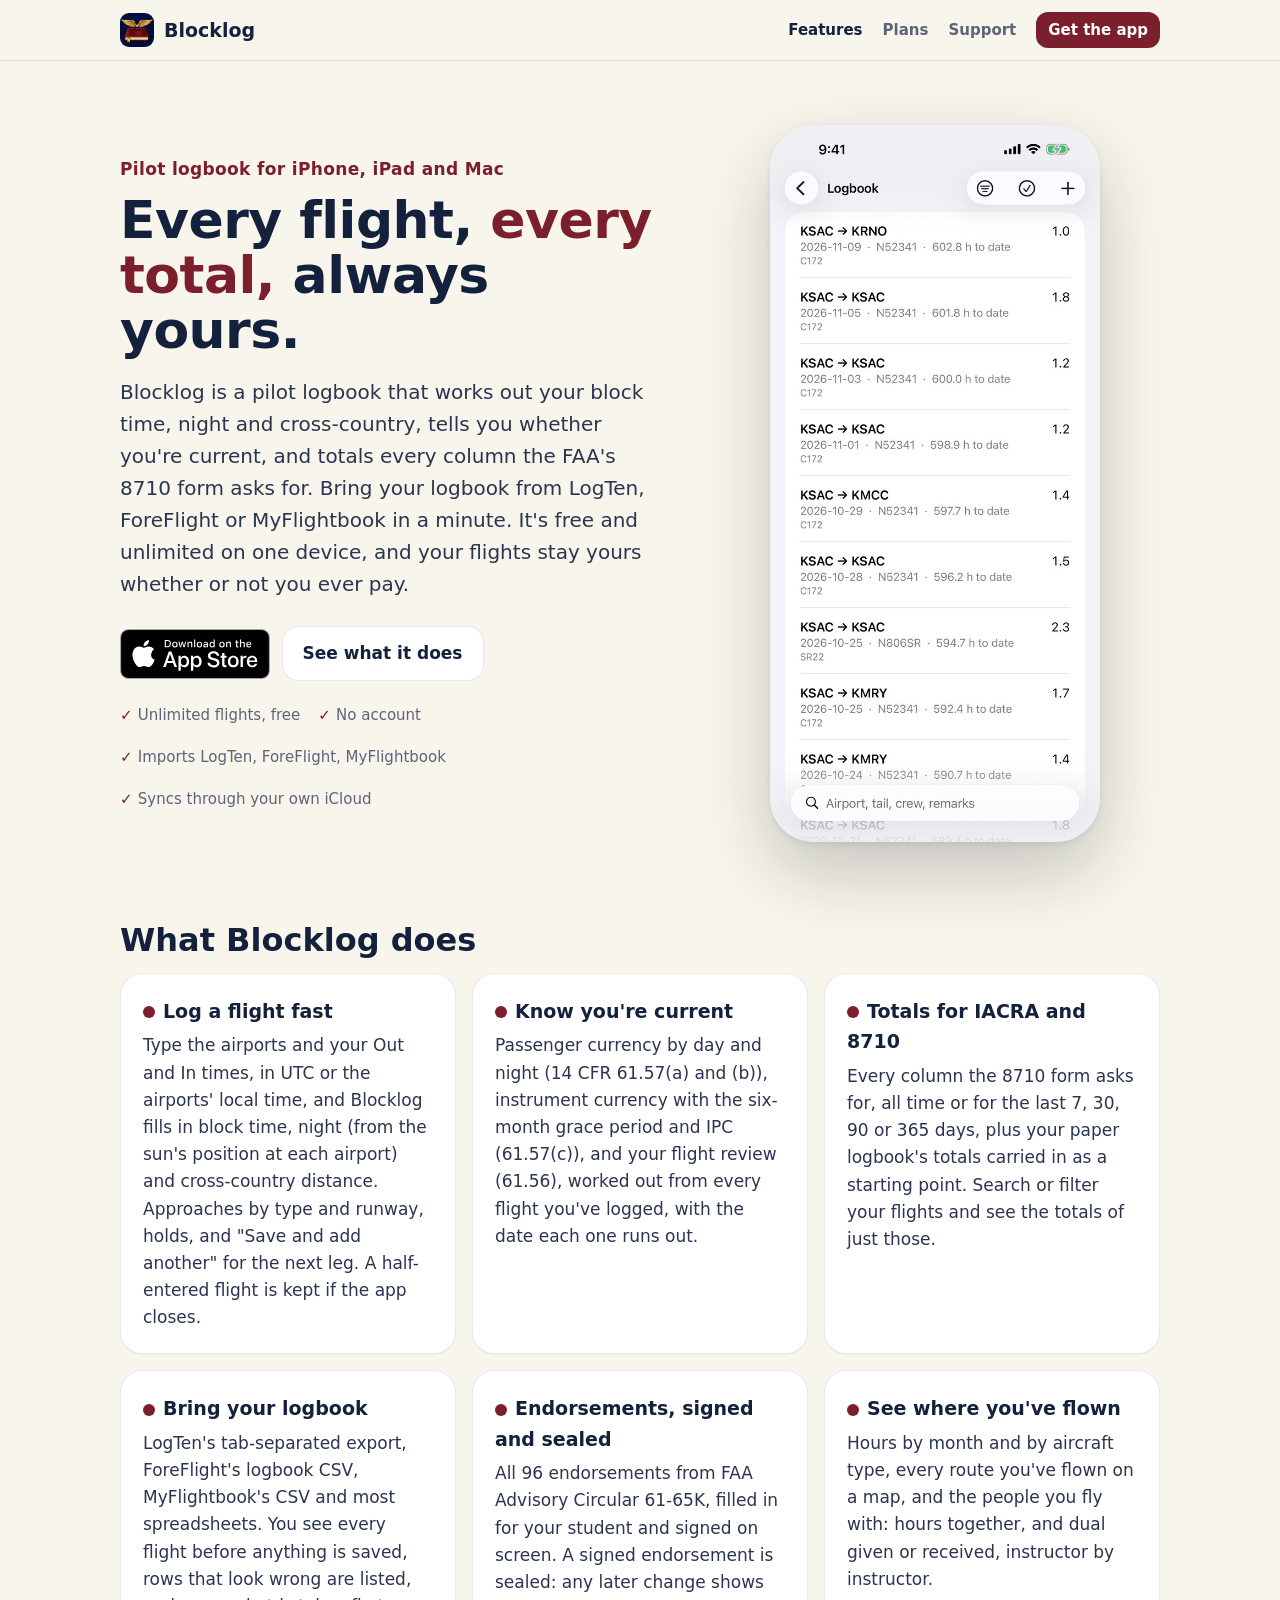
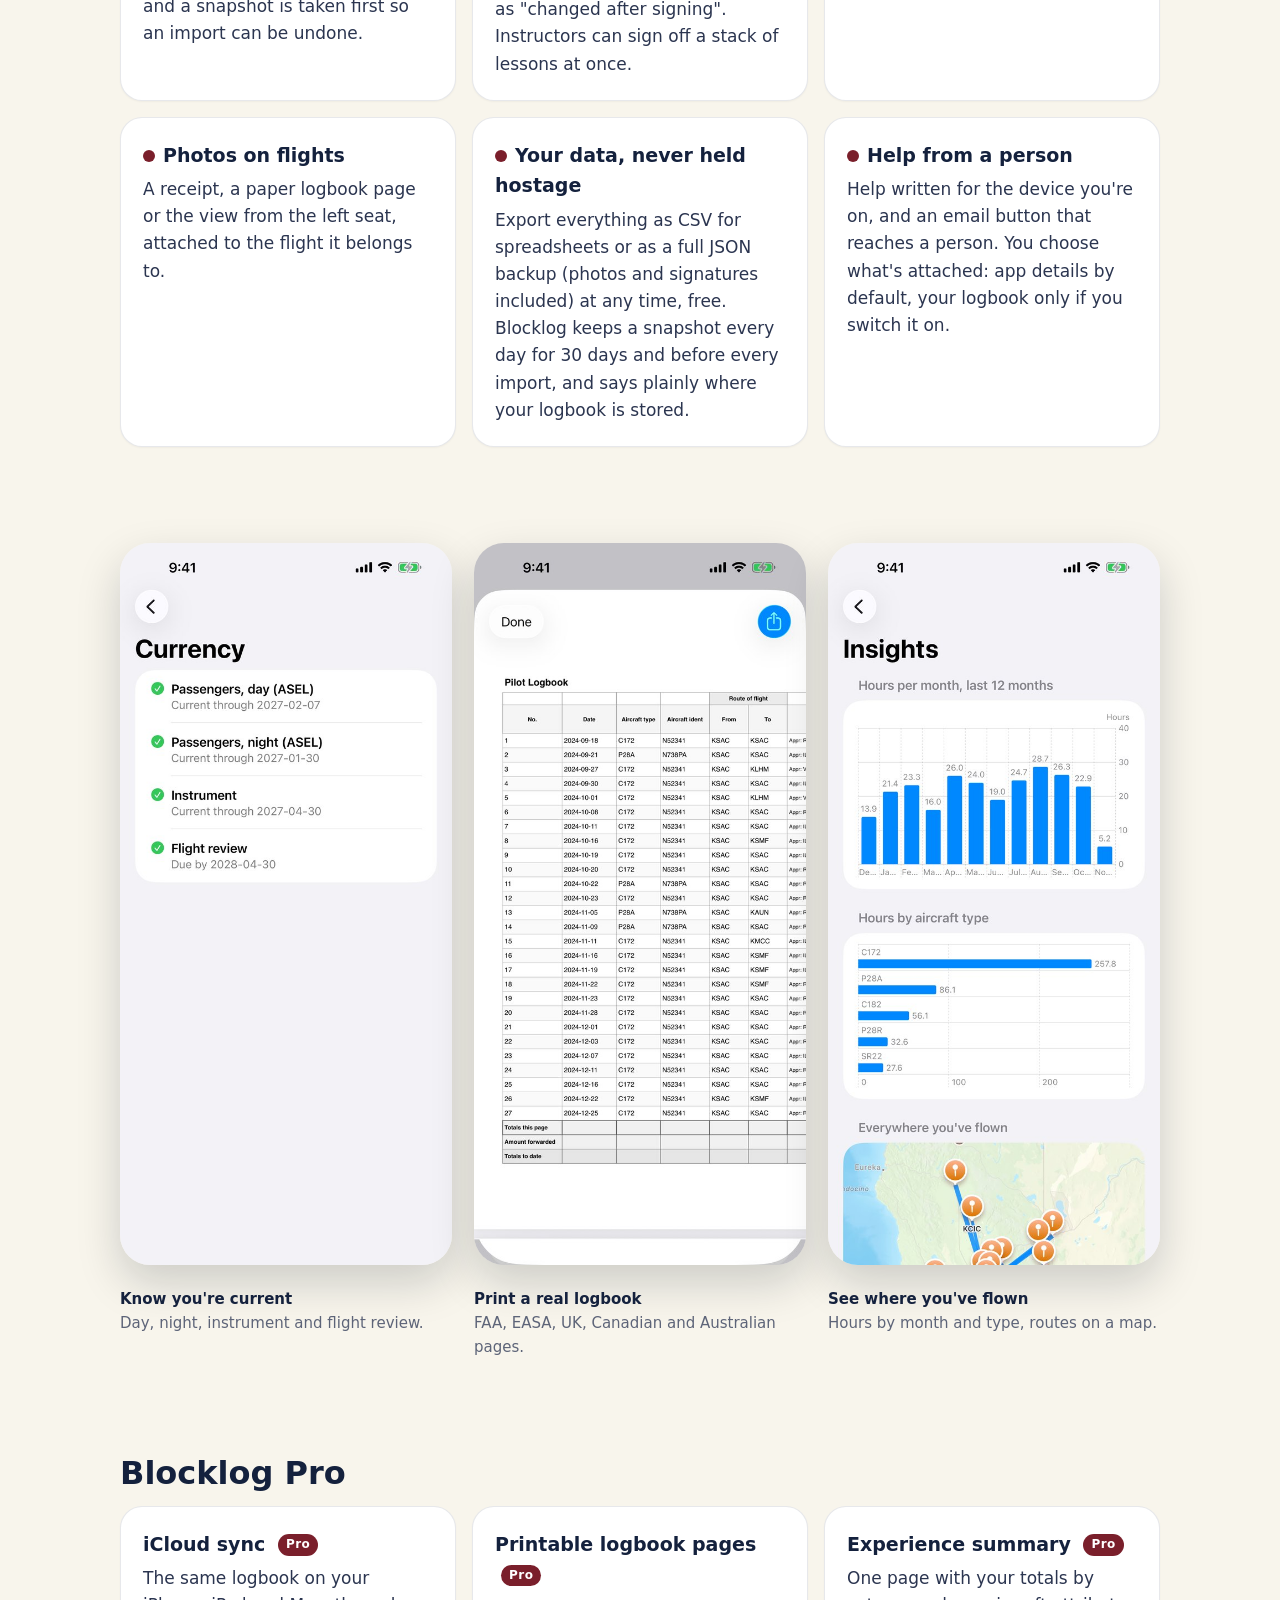
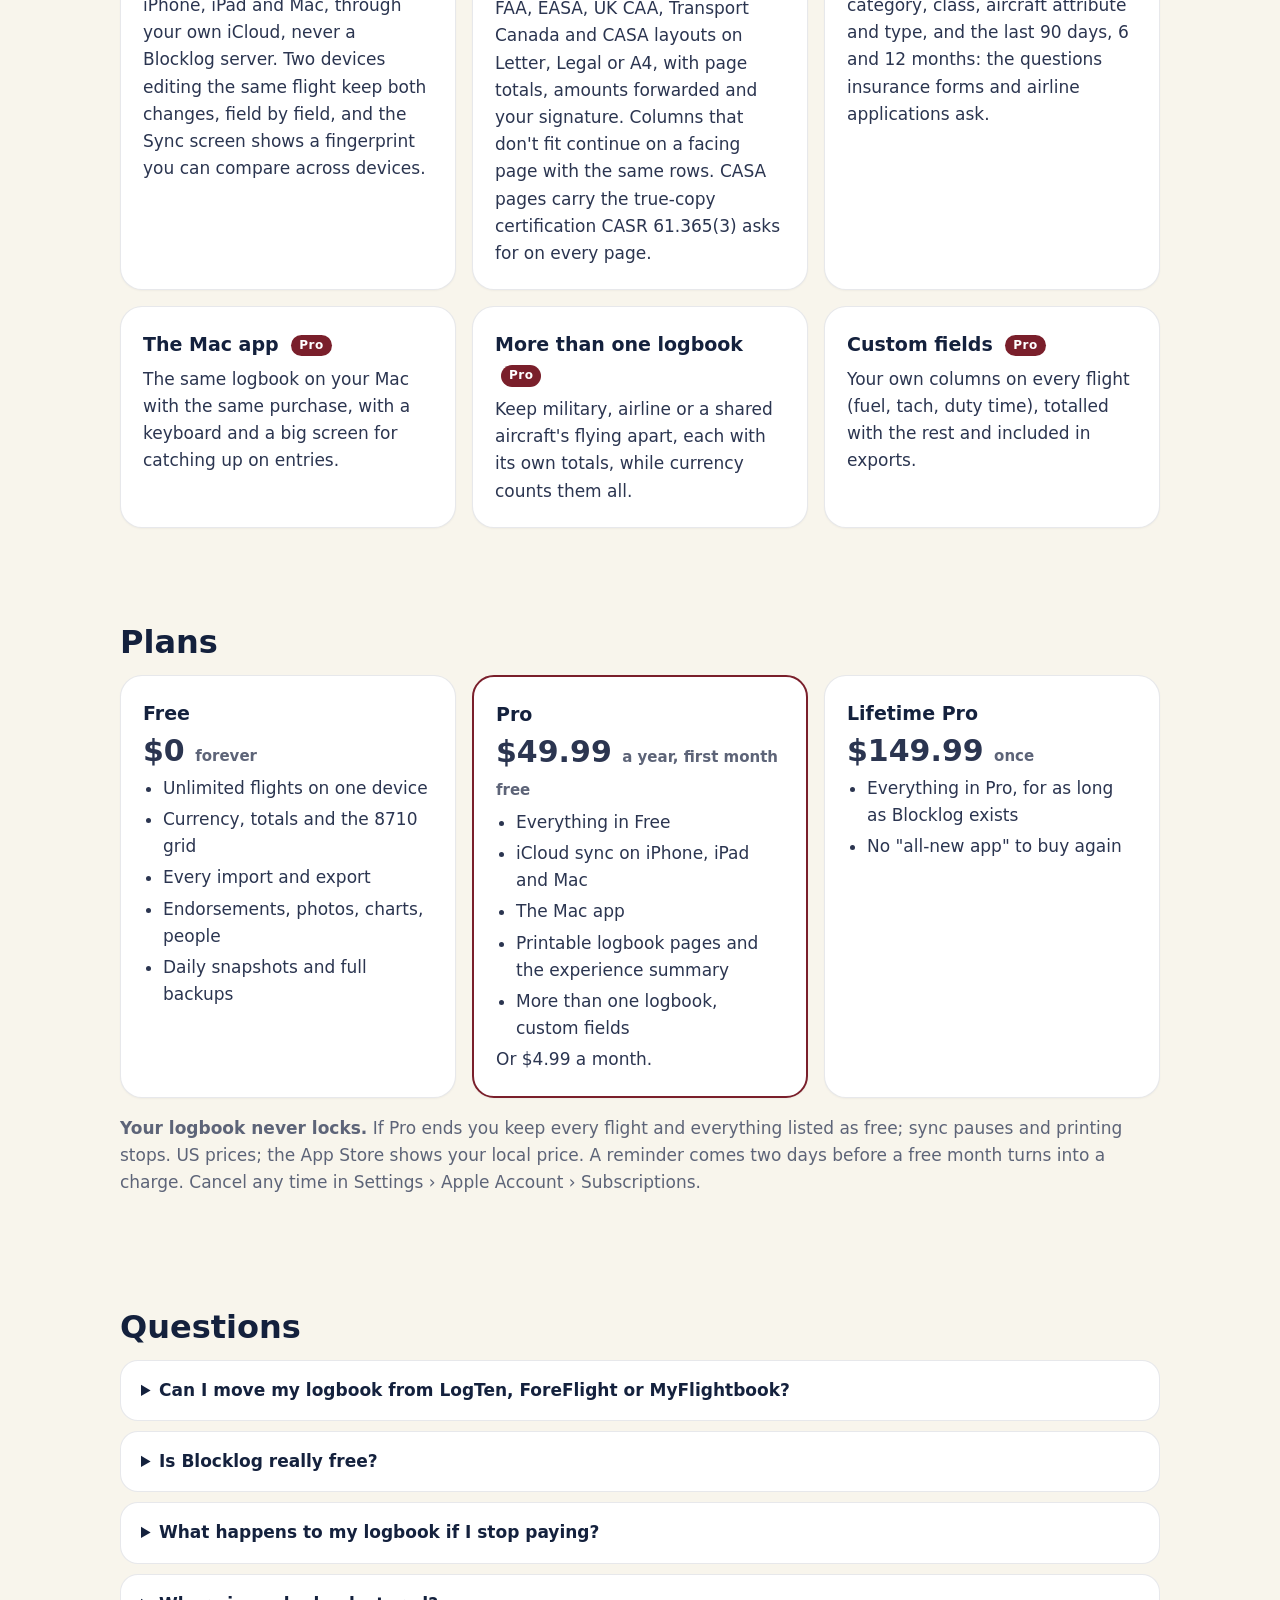
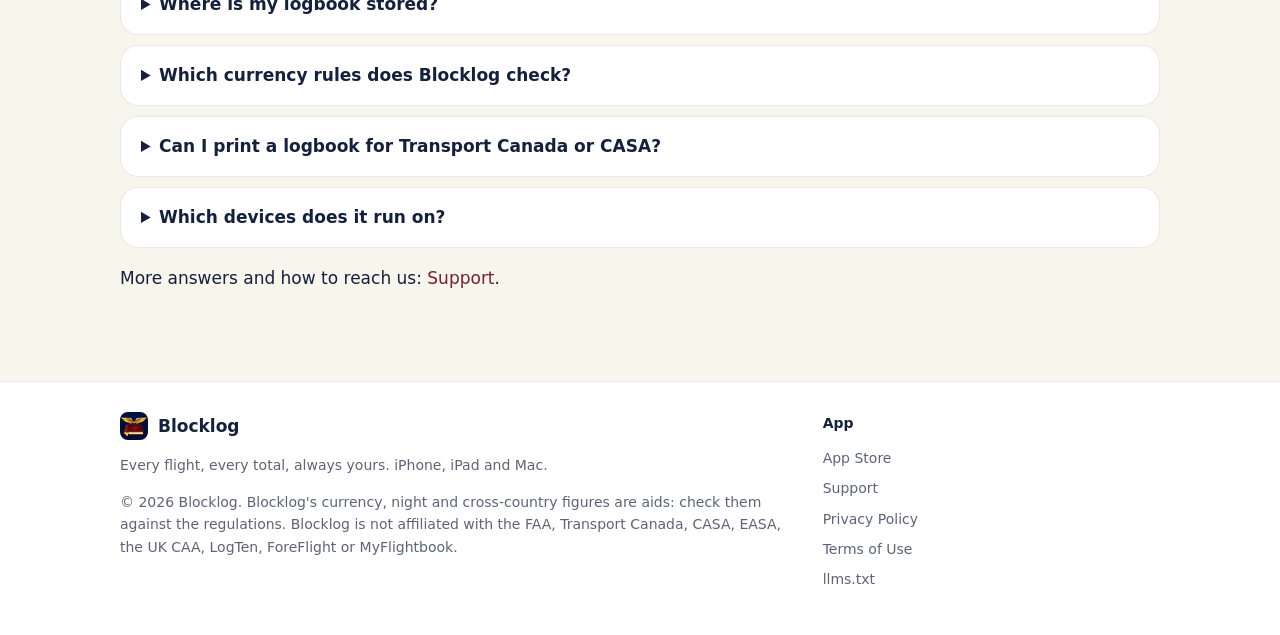
==== index.html @ 081ee5b1 "Blocklog site: home, support, privacy, terms" ====
<!doctype html>
<html lang="en">
<head>
<meta charset="utf-8">
<meta name="viewport" content="width=device-width, initial-scale=1">
<title>Blocklog: Pilot Logbook for iPhone, iPad and Mac</title>
<meta name="description" content="A pilot logbook that works out block time, night and cross-country, checks FAA currency and totals every 8710 column. Imports LogTen, ForeFlight and MyFlightbook. Free and unlimited on one device.">
<meta name="robots" content="index,follow,max-snippet:-1,max-image-preview:large">
<link rel="canonical" href="https://coderalert0.github.io/blocklog-site/">
<meta name="theme-color" content="#f8f5ec">
<meta name="apple-itunes-app" content="app-id=6833304516">
<meta property="og:type" content="website">
<meta property="og:site_name" content="Blocklog">
<meta property="og:title" content="Blocklog: Pilot Logbook for iPhone, iPad and Mac">
<meta property="og:description" content="A pilot logbook that works out block time, night and cross-country, checks FAA currency and totals every 8710 column. Imports LogTen, ForeFlight and MyFlightbook. Free and unlimited on one device.">
<meta property="og:url" content="https://coderalert0.github.io/blocklog-site/">
<meta property="og:image" content="https://coderalert0.github.io/blocklog-site/img/og.png">
<meta property="og:image:width" content="1200">
<meta property="og:image:height" content="630">
<meta property="og:image:alt" content="Blocklog's logbook on an iPhone beside the words Every flight, every total, always yours">
<meta name="twitter:card" content="summary_large_image">
<link rel="icon" href="icon.png">
<link rel="apple-touch-icon" href="icon.png">
<link rel="stylesheet" href="style.css">
<link rel="alternate" type="text/plain" title="llms.txt" href="llms.txt">
<script type="application/ld+json">{"@context": "https://schema.org", "@type": "WebSite", "name": "Blocklog", "url": "https://coderalert0.github.io/blocklog-site/", "description": "A pilot logbook that works out block time, night and cross-country, checks FAA currency and totals every 8710 column. Imports LogTen, ForeFlight and MyFlightbook. Free and unlimited on one device.", "publisher": {"@type": "Organization", "name": "Blocklog", "url": "https://coderalert0.github.io/blocklog-site/", "logo": "https://coderalert0.github.io/blocklog-site/img/icon-512.png"}, "inLanguage": "en-US"}</script>
<script type="application/ld+json">{"@context": "https://schema.org", "@type": "MobileApplication", "name": "Pilot Logbook: Blocklog", "alternateName": "Blocklog", "url": "https://coderalert0.github.io/blocklog-site/", "installUrl": "https://apps.apple.com/us/app/id6833304516", "downloadUrl": "https://apps.apple.com/us/app/id6833304516", "operatingSystem": "iOS 17.0 or later, macOS 14.0 or later", "applicationCategory": "UtilitiesApplication", "description": "Blocklog is a pilot logbook app for iPhone, iPad and Mac. It fills in block time, night and cross-country from the airports and times entered, checks FAA currency, totals every column of the FAA 8710 form, signs AC 61-65K endorsements, and imports logbooks from LogTen, ForeFlight and MyFlightbook. It's free and unlimited on one device; Blocklog Pro adds iCloud sync, the Mac app and printed logbook pages.", "image": "https://coderalert0.github.io/blocklog-site/img/icon-512.png", "screenshot": ["https://coderalert0.github.io/blocklog-site/img/logbook.jpg", "https://coderalert0.github.io/blocklog-site/img/currency.jpg", "https://coderalert0.github.io/blocklog-site/img/print.jpg", "https://coderalert0.github.io/blocklog-site/img/insights.jpg"], "featureList": ["Block time, night and cross-country filled in from airports and times", "FAA currency (61.57, 61.56)", "Totals for the FAA 8710 form", "LogTen, ForeFlight and MyFlightbook import", "CSV and JSON export", "AC 61-65K endorsements with signatures", "Photos on flights", "Charts and a route map", "Per-instructor totals", "iCloud sync (Pro)", "Mac app (Pro)", "Printable FAA, EASA, UK CAA, Transport Canada and CASA logbook pages (Pro)", "Experience summary (Pro)", "Multiple logbooks (Pro)", "Custom fields (Pro)"], "inLanguage": "en", "publisher": {"@type": "Organization", "name": "Blocklog", "url": "https://coderalert0.github.io/blocklog-site/", "logo": "https://coderalert0.github.io/blocklog-site/img/icon-512.png"}, "offers": [{"@type": "Offer", "name": "Blocklog (free)", "price": "0", "priceCurrency": "USD"}, {"@type": "Offer", "name": "Blocklog Pro, yearly", "price": "49.99", "priceCurrency": "USD"}, {"@type": "Offer", "name": "Blocklog Pro, monthly", "price": "4.99", "priceCurrency": "USD"}, {"@type": "Offer", "name": "Lifetime Pro", "price": "149.99", "priceCurrency": "USD"}]}</script>
<script type="application/ld+json">{"@context": "https://schema.org", "@type": "FAQPage", "mainEntity": [{"@type": "Question", "name": "Can I move my logbook from LogTen, ForeFlight or MyFlightbook?", "acceptedAnswer": {"@type": "Answer", "text": "Yes, free. Export from LogTen (Export Flights, tab-separated), ForeFlight (logbook CSV) or MyFlightbook (CSV), then open the file in Blocklog from Import & Export. You see every flight before it's saved, and an import can be undone from Backups."}}, {"@type": "Question", "name": "Is Blocklog really free?", "acceptedAnswer": {"@type": "Answer", "text": "Yes: unlimited flights on one device, currency, totals, every import and export, endorsements and backups, with no ads and no time limit. Blocklog Pro ($49.99 a year, $4.99 a month or $149.99 once in the US) adds iCloud sync, the Mac app, printed logbook pages, more than one logbook and custom fields."}}, {"@type": "Question", "name": "What happens to my logbook if I stop paying?", "acceptedAnswer": {"@type": "Answer", "text": "Nothing is taken away. Every flight stays on your device, you can keep adding flights, and you can export everything. Only sync, the Mac editing and printing stop."}}, {"@type": "Question", "name": "Where is my logbook stored?", "acceptedAnswer": {"@type": "Answer", "text": "On your device and, if you turn on sync, in your own private iCloud database. There is no Blocklog server and no account; we never see your flights."}}, {"@type": "Question", "name": "Which currency rules does Blocklog check?", "acceptedAnswer": {"@type": "Answer", "text": "The FAA's: passenger currency by day and night under 14 CFR 61.57(a) and (b), instrument currency under 61.57(c) including the six-month grace period and an IPC, and the flight review under 61.56. Check the rules yourself before you fly; the app is an aid, not a legal determination."}}, {"@type": "Question", "name": "Can I print a logbook for Transport Canada or CASA?", "acceptedAnswer": {"@type": "Answer", "text": "Yes, with Pro. Neither regulator prescribes a page layout, only what each entry must hold (CARs 401.08 and CASR 61.345), so Blocklog's pages follow the column layout of each country's common paper logbook. CASA pages carry your date of birth and a true-copy certification on every page for your signature."}}, {"@type": "Question", "name": "Which devices does it run on?", "acceptedAnswer": {"@type": "Answer", "text": "iPhone and iPad with iOS 17 or later, and Mac with macOS 14 or later (with Pro). One purchase covers every device on your Apple Account."}}]}</script>
</head>
<body>
<a class="skip" href="#main">Skip to content</a>
<header class="topbar">
  <div class="topbar-in">
    <a class="brand" href="./"><img src="icon.png" alt="" width="34" height="34"><span>Blocklog</span></a>
    <nav class="nav" aria-label="Site">
      <a href="./#how" aria-current="page">Features</a>
      <a href="./#plans">Plans</a>
      <a href="support.html">Support</a>
      <a class="nav-cta" href="https://apps.apple.com/us/app/id6833304516">Get the app</a>
    </nav>
  </div>
</header>
<main id="main">
<section class="hero">
  <div>
    <span class="eyebrow">Pilot logbook for iPhone, iPad and Mac</span>
    <h1>Every flight, <em>every total,</em> always yours.</h1>
    <p class="lead">Blocklog is a pilot logbook that works out your block time, night and cross-country, tells you whether you're current, and totals every column the FAA's 8710 form asks for. Bring your logbook from LogTen, ForeFlight or MyFlightbook in a minute. It's free and unlimited on one device, and your flights stay yours whether or not you ever pay.</p>
    <div class="actions">
      <a class="badge" href="https://apps.apple.com/us/app/id6833304516"><img src="img/app-store-badge.svg" alt="Download on the App Store" width="150" height="50"></a>
      <a class="btn btn-ghost" href="#how">See what it does</a>
    </div>
    <div class="facts"><span>Unlimited flights, free</span><span>No account</span><span>Imports LogTen, ForeFlight, MyFlightbook</span><span>Syncs through your own iCloud</span></div>
  </div>
  <img class="phone" src="img/logbook.jpg" alt="Blocklog's logbook list: flights from Sacramento with routes, aircraft, hours to date and each flight's time" width="600" height="1303">
</section>

<section class="wrap" id="how">
  <h2>What Blocklog does</h2>
  <div class="grid">
    <div class="card"><h3><span class="dot" style="background:var(--mint)"></span>Log a flight fast</h3><p>Type the airports and your Out and In times, in UTC or the airports' local time, and Blocklog fills in block time, night (from the sun's position at each airport) and cross-country distance. Approaches by type and runway, holds, and "Save and add another" for the next leg. A half-entered flight is kept if the app closes.</p></div>
    <div class="card"><h3><span class="dot" style="background:var(--mint)"></span>Know you're current</h3><p>Passenger currency by day and night (14 CFR 61.57(a) and (b)), instrument currency with the six-month grace period and IPC (61.57(c)), and your flight review (61.56), worked out from every flight you've logged, with the date each one runs out.</p></div>
    <div class="card"><h3><span class="dot" style="background:var(--mint)"></span>Totals for IACRA and 8710</h3><p>Every column the 8710 form asks for, all time or for the last 7, 30, 90 or 365 days, plus your paper logbook's totals carried in as a starting point. Search or filter your flights and see the totals of just those.</p></div>
    <div class="card"><h3><span class="dot" style="background:var(--mint)"></span>Bring your logbook</h3><p>LogTen's tab-separated export, ForeFlight's logbook CSV, MyFlightbook's CSV and most spreadsheets. You see every flight before anything is saved, rows that look wrong are listed, and a snapshot is taken first so an import can be undone.</p></div>
    <div class="card"><h3><span class="dot" style="background:var(--mint)"></span>Endorsements, signed and sealed</h3><p>All 96 endorsements from FAA Advisory Circular 61-65K, filled in for your student and signed on screen. A signed endorsement is sealed: any later change shows as "changed after signing". Instructors can sign off a stack of lessons at once.</p></div>
    <div class="card"><h3><span class="dot" style="background:var(--mint)"></span>See where you've flown</h3><p>Hours by month and by aircraft type, every route you've flown on a map, and the people you fly with: hours together, and dual given or received, instructor by instructor.</p></div>
    <div class="card"><h3><span class="dot" style="background:var(--mint)"></span>Photos on flights</h3><p>A receipt, a paper logbook page or the view from the left seat, attached to the flight it belongs to.</p></div>
    <div class="card"><h3><span class="dot" style="background:var(--mint)"></span>Your data, never held hostage</h3><p>Export everything as CSV for spreadsheets or as a full JSON backup (photos and signatures included) at any time, free. Blocklog keeps a snapshot every day for 30 days and before every import, and says plainly where your logbook is stored.</p></div>
    <div class="card"><h3><span class="dot" style="background:var(--mint)"></span>Help from a person</h3><p>Help written for the device you're on, and an email button that reaches a person. You choose what's attached: app details by default, your logbook only if you switch it on.</p></div>
  </div>
</section>

<section class="wrap">
  <div class="shots">
    <figure><img src="img/currency.jpg" alt="The Currency screen: passengers day and night, instrument and flight review, each current through a date" loading="lazy" width="600" height="1303"><figcaption><strong>Know you're current</strong>Day, night, instrument and flight review.</figcaption></figure>
    <figure><img src="img/print.jpg" alt="A printed FAA logbook page with dates, aircraft, routes and approaches" loading="lazy" width="600" height="1303"><figcaption><strong>Print a real logbook</strong>FAA, EASA, UK, Canadian and Australian pages.</figcaption></figure>
    <figure><img src="img/insights.jpg" alt="Insights: hours per month, hours by aircraft type and a map of every route flown" loading="lazy" width="600" height="1303"><figcaption><strong>See where you've flown</strong>Hours by month and type, routes on a map.</figcaption></figure>
  </div>
</section>

<section class="wrap" id="pro">
  <h2>Blocklog Pro</h2>
  <div class="grid">
    <div class="card"><h3>iCloud sync <span class="pro">Pro</span></h3><p>The same logbook on your iPhone, iPad and Mac, through your own iCloud, never a Blocklog server. Two devices editing the same flight keep both changes, field by field, and the Sync screen shows a fingerprint you can compare across devices.</p></div>
    <div class="card"><h3>Printable logbook pages <span class="pro">Pro</span></h3><p>FAA, EASA, UK CAA, Transport Canada and CASA layouts on Letter, Legal or A4, with page totals, amounts forwarded and your signature. Columns that don't fit continue on a facing page with the same rows. CASA pages carry the true-copy certification CASR 61.365(3) asks for on every page.</p></div>
    <div class="card"><h3>Experience summary <span class="pro">Pro</span></h3><p>One page with your totals by category, class, aircraft attribute and type, and the last 90 days, 6 and 12 months: the questions insurance forms and airline applications ask.</p></div>
    <div class="card"><h3>The Mac app <span class="pro">Pro</span></h3><p>The same logbook on your Mac with the same purchase, with a keyboard and a big screen for catching up on entries.</p></div>
    <div class="card"><h3>More than one logbook <span class="pro">Pro</span></h3><p>Keep military, airline or a shared aircraft's flying apart, each with its own totals, while currency counts them all.</p></div>
    <div class="card"><h3>Custom fields <span class="pro">Pro</span></h3><p>Your own columns on every flight (fuel, tach, duty time), totalled with the rest and included in exports.</p></div>
  </div>
</section>

<section class="wrap" id="plans">
  <h2>Plans</h2>
  <div class="grid">
    <div class="card"><h3>Free</h3><p class="price">$0 <small>forever</small></p><ul><li>Unlimited flights on one device</li><li>Currency, totals and the 8710 grid</li><li>Every import and export</li><li>Endorsements, photos, charts, people</li><li>Daily snapshots and full backups</li></ul></div>
    <div class="card featured"><h3>Pro</h3><p class="price">$49.99 <small>a year, first month free</small></p><ul><li>Everything in Free</li><li>iCloud sync on iPhone, iPad and Mac</li><li>The Mac app</li><li>Printable logbook pages and the experience summary</li><li>More than one logbook, custom fields</li></ul><p class="muted">Or $4.99 a month.</p></div>
    <div class="card"><h3>Lifetime Pro</h3><p class="price">$149.99 <small>once</small></p><ul><li>Everything in Pro, for as long as Blocklog exists</li><li>No "all-new app" to buy again</li></ul></div>
  </div>
  <p class="muted"><strong>Your logbook never locks.</strong> If Pro ends you keep every flight and everything listed as free; sync pauses and printing stops. US prices; the App Store shows your local price. A reminder comes two days before a free month turns into a charge. Cancel any time in Settings › Apple Account › Subscriptions.</p>
</section>

<section class="wrap" id="faq">
  <h2>Questions</h2>
  <details><summary>Can I move my logbook from LogTen, ForeFlight or MyFlightbook?</summary><p>Yes, free. Export from LogTen (Export Flights, tab-separated), ForeFlight (logbook CSV) or MyFlightbook (CSV), then open the file in Blocklog from Import &amp; Export. You see every flight before it's saved, and an import can be undone from Backups.</p></details>
  <details><summary>Is Blocklog really free?</summary><p>Yes: unlimited flights on one device, currency, totals, every import and export, endorsements and backups, with no ads and no time limit. Blocklog Pro ($49.99 a year, $4.99 a month or $149.99 once in the US) adds iCloud sync, the Mac app, printed logbook pages, more than one logbook and custom fields.</p></details>
  <details><summary>What happens to my logbook if I stop paying?</summary><p>Nothing is taken away. Every flight stays on your device, you can keep adding flights, and you can export everything. Only sync, the Mac editing and printing stop.</p></details>
  <details><summary>Where is my logbook stored?</summary><p>On your device and, if you turn on sync, in your own private iCloud database. There is no Blocklog server and no account; we never see your flights.</p></details>
  <details><summary>Which currency rules does Blocklog check?</summary><p>The FAA's: passenger currency by day and night under 14 CFR 61.57(a) and (b), instrument currency under 61.57(c) including the six-month grace period and an IPC, and the flight review under 61.56. Check the rules yourself before you fly; the app is an aid, not a legal determination.</p></details>
  <details><summary>Can I print a logbook for Transport Canada or CASA?</summary><p>Yes, with Pro. Neither regulator prescribes a page layout, only what each entry must hold (CARs 401.08 and CASR 61.345), so Blocklog's pages follow the column layout of each country's common paper logbook. CASA pages carry your date of birth and a true-copy certification on every page for your signature.</p></details>
  <details><summary>Which devices does it run on?</summary><p>iPhone and iPad with iOS 17 or later, and Mac with macOS 14 or later (with Pro). One purchase covers every device on your Apple Account.</p></details>
  <p>More answers and how to reach us: <a href="support.html">Support</a>.</p>
</section>

</main>
<footer>
  <div class="in">
    <div class="foot-about">
      <a class="brand" href="./"><img src="icon.png" alt="" width="28" height="28"><span>Blocklog</span></a>
      <p>Every flight, every total, always yours. iPhone, iPad and Mac.</p>
      <p>© 2026 Blocklog. Blocklog's currency, night and cross-country figures are aids: check them against the regulations. Blocklog is not affiliated with the FAA, Transport Canada, CASA, EASA, the UK CAA, LogTen, ForeFlight or MyFlightbook.</p>
    </div>
    <nav aria-label="App"><p class="foot-title">App</p><a href="https://apps.apple.com/us/app/id6833304516">App Store</a><a href="support.html">Support</a><a href="privacy.html">Privacy Policy</a><a href="terms.html">Terms of Use</a><a href="llms.txt">llms.txt</a></nav>
  </div>
</footer>
<script src="site.js"></script>
</body>
</html>
---- style.css ----
/* Blocklog's site: paper, navy and burgundy from the icon, with its gold. The app's screens sit on the page like phones. (From Mapsheet's site.) */
:root { --bg:#f8f5ec; --surface:#ffffff; --raised:#eef0f5; --line:rgba(20,33,61,.10); --text:#14213d; --body:#2b3550;
        --muted:#5d6478; --mint:#7a1f2b; --ink:#7a1f2b; --amber:#ffbb29; --amber-ink:#8a5200; --red:#ff4d57; --radius:22px; }
* { box-sizing:border-box; }
html { scroll-behavior:smooth; }
body { margin:0; background:var(--bg); color:var(--text); font:17px/1.6 -apple-system, BlinkMacSystemFont, "SF Pro Text", "Segoe UI", system-ui, sans-serif; }
/* Width and height attributes reserve the space; the image keeps its own proportions. */
img { max-width:100%; height:auto; }
a { color:var(--ink); text-decoration:none; }
a:hover { text-decoration:underline; }
.skip { position:absolute; left:-999px; } .skip:focus { left:16px; top:12px; background:var(--mint); color:#ffffff; padding:8px 12px; border-radius:10px; }
.topbar { position:sticky; top:0; z-index:5; background:rgba(248,245,236,.92); backdrop-filter:blur(14px); border-bottom:1px solid var(--line); }
.topbar-in { max-width:1080px; margin:0 auto; padding:12px 20px; display:flex; align-items:center; justify-content:space-between; gap:16px; }
.brand { display:flex; align-items:center; gap:10px; color:var(--text); font-weight:800; font-size:19px; }
.brand img { width:34px; height:34px; border-radius:9px; }
.nav { display:flex; gap:20px; flex-wrap:wrap; align-items:center; } .nav a { color:var(--muted); font-weight:600; font-size:15px; } .nav a[aria-current] { color:var(--text); }
.hero { max-width:1080px; margin:0 auto; padding:64px 20px 32px; display:grid; grid-template-columns:1.1fr .9fr; gap:40px; align-items:center; }
.eyebrow { color:var(--ink); font-weight:700; letter-spacing:.02em; }
h1 { font:800 52px/1.06 ui-rounded, -apple-system, system-ui, sans-serif; margin:10px 0 18px; letter-spacing:-.01em; }
h1 em { font-style:normal; color:var(--ink); }
h2 { font:800 32px/1.15 ui-rounded, -apple-system, system-ui, sans-serif; margin:0 0 14px; }
h3 { font-size:19px; margin:0 0 6px; }
.pro { display:inline-block; margin-left:6px; padding:1px 8px; border-radius:99px; background:var(--mint); color:#ffffff; font-size:12px; font-weight:800; letter-spacing:.04em; vertical-align:middle; }
.lead { font-size:20px; color:var(--body); margin:0 0 26px; }
.actions { display:flex; gap:12px; flex-wrap:wrap; align-items:center; }
.btn { display:inline-flex; align-items:center; gap:8px; padding:13px 20px; border-radius:16px; font-weight:700; }
.btn-primary { background:var(--mint); color:#ffffff; } .btn-ghost { background:var(--surface); color:var(--text); border:1px solid var(--line); }
.btn:hover { text-decoration:none; filter:brightness(.97); }
.facts { display:flex; gap:18px; flex-wrap:wrap; margin-top:22px; color:var(--muted); font-size:15px; }
.facts span::before { content:"✓ "; color:var(--ink); font-weight:800; }
.phone { justify-self:center; width:min(330px, 80vw); border-radius:44px; box-shadow:0 2px 6px rgba(12,22,33,.08), 0 30px 70px rgba(12,22,33,.22); }
.wrap { max-width:1080px; margin:0 auto; padding:48px 20px; }
.grid { display:grid; grid-template-columns:repeat(3, 1fr); gap:16px; }
.card { background:var(--surface); border:1px solid var(--line); border-radius:var(--radius); padding:22px; box-shadow:0 1px 2px rgba(12,22,33,.04); }
.card p { color:var(--body); margin:0; }
.dot { display:inline-block; width:12px; height:12px; border-radius:50%; margin-right:8px; vertical-align:middle; }
.shots { display:grid; grid-template-columns:repeat(3, 1fr); gap:22px; }
.shots figure { margin:0; } .shots img { width:100%; border-radius:30px; box-shadow:0 18px 44px rgba(12,22,33,.18); }
.shots figcaption { color:var(--muted); font-size:15px; margin-top:14px; } .shots figcaption strong { color:var(--text); display:block; }
.honest { background:#fff8e8; border:1px solid rgba(255,187,41,.45); }
.honest h2 { color:var(--text); } .honest p { color:var(--body); }
.ipad img { width:100%; border-radius:26px; margin-top:18px; box-shadow:0 18px 50px rgba(12,22,33,.18); }
details { background:var(--surface); border:1px solid var(--line); border-radius:18px; padding:16px 20px; margin:10px 0; }
summary { cursor:pointer; font-weight:700; } details p { color:var(--body); margin:10px 0 0; }
.contact { display:flex; gap:16px; align-items:flex-start; margin-top:20px; }
.doc { max-width:760px; margin:0 auto; padding:48px 20px 72px; } .doc p, .doc li { color:var(--body); } .doc h2 { font-size:24px; margin-top:34px; }
section[id], h2[id] { scroll-margin-top:80px; }
.muted { color:var(--muted); }
.nav-cta { background:var(--mint); color:#ffffff !important; padding:6px 12px; border-radius:12px; }
.nav-cta:hover { text-decoration:none; filter:brightness(.97); }
.badge { display:inline-flex; align-items:center; } .badge img { display:block; height:50px; width:auto; }
.guides { list-style:none; padding:0; margin:18px 0 0; display:grid; grid-template-columns:repeat(2, 1fr); gap:14px; }
.guides a { display:block; height:100%; background:var(--surface); border:1px solid var(--line); border-radius:18px; padding:18px 20px; color:var(--text); }
.guides a:hover { text-decoration:none; border-color:rgba(122,31,43,.45); box-shadow:0 6px 18px rgba(12,22,33,.06); }
.guides strong { display:block; font-size:18px; margin-bottom:4px; } .guides span { color:var(--muted); font-size:15px; }
.guide { max-width:780px; margin:0 auto; padding:36px 20px 64px; }
.guide h1 { font-size:44px; }
.guide h2 { font-size:26px; margin-top:38px; } .guide h3 { margin-top:22px; }
.guide p, .guide li { color:var(--body); } .guide li { margin:6px 0; } .guide strong { color:var(--text); }
.guide code { background:var(--raised); padding:1px 6px; border-radius:6px; font-size:.9em; }
.crumbs { font-size:14px; color:var(--muted); } .crumbs a { color:var(--muted); }
.updated { color:var(--muted); font-size:14px; margin-top:-6px; }
.answer { background:#eafaf1; border:1px solid rgba(8,122,73,.22); border-radius:var(--radius); padding:20px 22px; margin:22px 0; }
.answer h2 { font-size:15px; text-transform:uppercase; letter-spacing:.06em; color:var(--ink); margin:0 0 6px; } .answer p { margin:0; color:var(--text); font-size:18px; }
.toc { background:var(--surface); border:1px solid var(--line); border-radius:18px; padding:14px 20px; } .toc ul { margin:6px 0 0; padding-left:18px; }
.table-wrap { overflow-x:auto; margin:16px 0; border:1px solid var(--line); border-radius:16px; background:var(--surface); }
table { border-collapse:collapse; width:100%; font-size:15px; } th, td { text-align:left; padding:10px 14px; border-bottom:1px solid var(--line); vertical-align:top; }
th { background:var(--raised); } tr:last-child td { border-bottom:0; } td { color:var(--body); }
.app-cta { display:flex; gap:18px; align-items:center; justify-content:space-between; flex-wrap:wrap; background:var(--surface); border:1px solid var(--line); border-radius:var(--radius); padding:20px 22px; margin:40px 0 0; }
.app-cta h2 { margin:0 0 4px; font-size:22px; } .app-cta p { margin:0; color:var(--body); }
.sources ul, .related ul { padding-left:18px; }
footer { border-top:1px solid var(--line); margin-top:24px; background:var(--surface); }
footer .in { max-width:1080px; margin:0 auto; padding:30px 20px 44px; display:grid; grid-template-columns:1.4fr 1fr 1fr; gap:28px; color:var(--muted); font-size:14px; }
footer .brand { font-size:17px; } footer .brand img { width:28px; height:28px; border-radius:8px; }
footer nav { display:flex; flex-direction:column; gap:8px; } footer nav a { color:var(--muted); }
.foot-title { color:var(--text); font-weight:700; margin:0 0 4px; font-size:14px; }
@media (max-width:860px) { .hero { grid-template-columns:1fr; padding-top:40px; } h1 { font-size:40px; } .grid, .shots { grid-template-columns:1fr 1fr; } }
@media (max-width:860px) { footer .in { grid-template-columns:1fr 1fr; } .foot-about { grid-column:1 / -1; } }
@media (max-width:560px) { .grid, .shots, .guides { grid-template-columns:1fr; } .nav { gap:12px; } .nav a:not(.nav-cta):nth-child(3) { display:none; } .guide h1 { font-size:34px; } }
.gold { color:#8a5a0b; }
.price { font:800 30px/1.1 ui-rounded, -apple-system, system-ui, sans-serif; margin:6px 0 10px; color:var(--text); }
.price small { font-size:15px; color:var(--muted); font-weight:600; }
.card ul { margin:8px 0 0; padding-left:20px; color:var(--body); } .card li { margin:4px 0; }
.card.featured { border:2px solid var(--mint); }
.wide img { width:100%; border-radius:22px; box-shadow:0 18px 50px rgba(20,33,61,.18); }
table.compare { width:100%; border-collapse:collapse; background:var(--surface); border-radius:18px; overflow:hidden; font-size:15px; }
table.compare th, table.compare td { padding:10px 14px; border-bottom:1px solid var(--line); text-align:left; }
table.compare th { background:var(--raised); }
.table-scroll { overflow-x:auto; }
footer .in { grid-template-columns:2fr 1fr; }
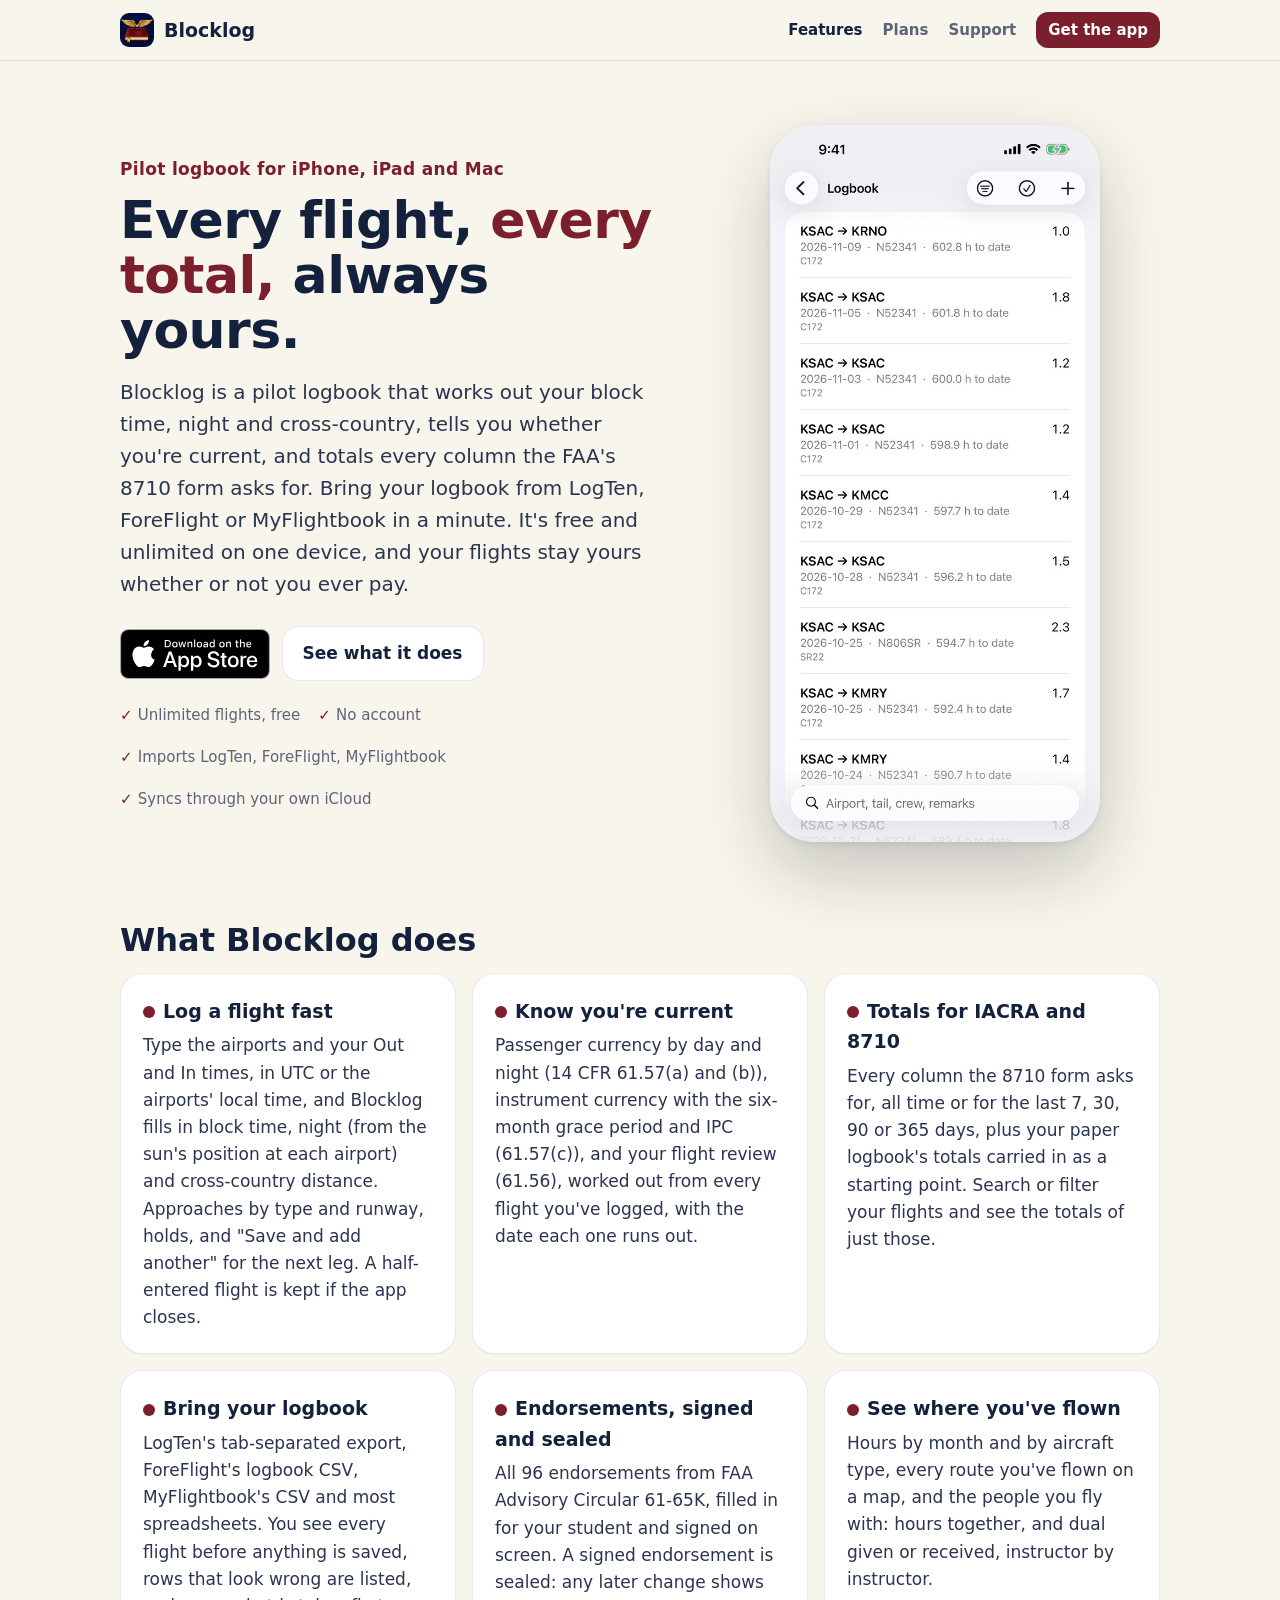
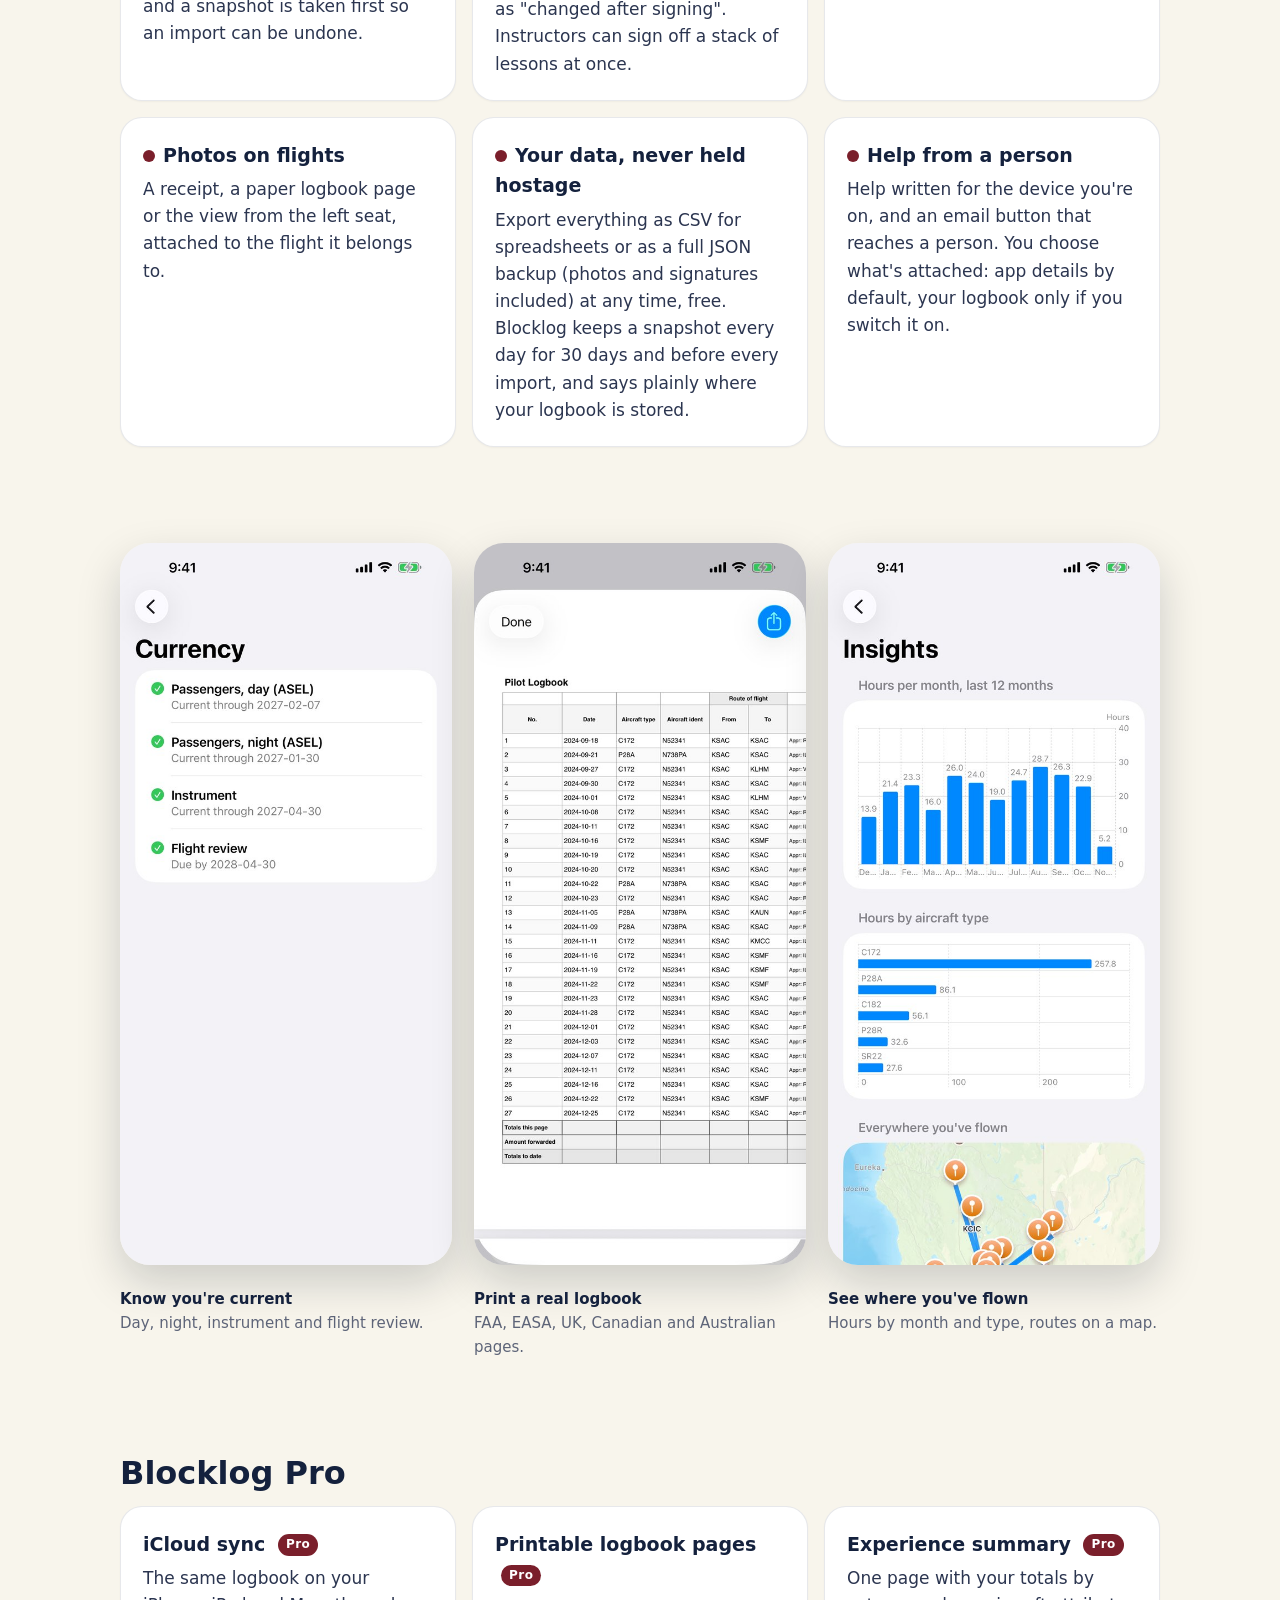
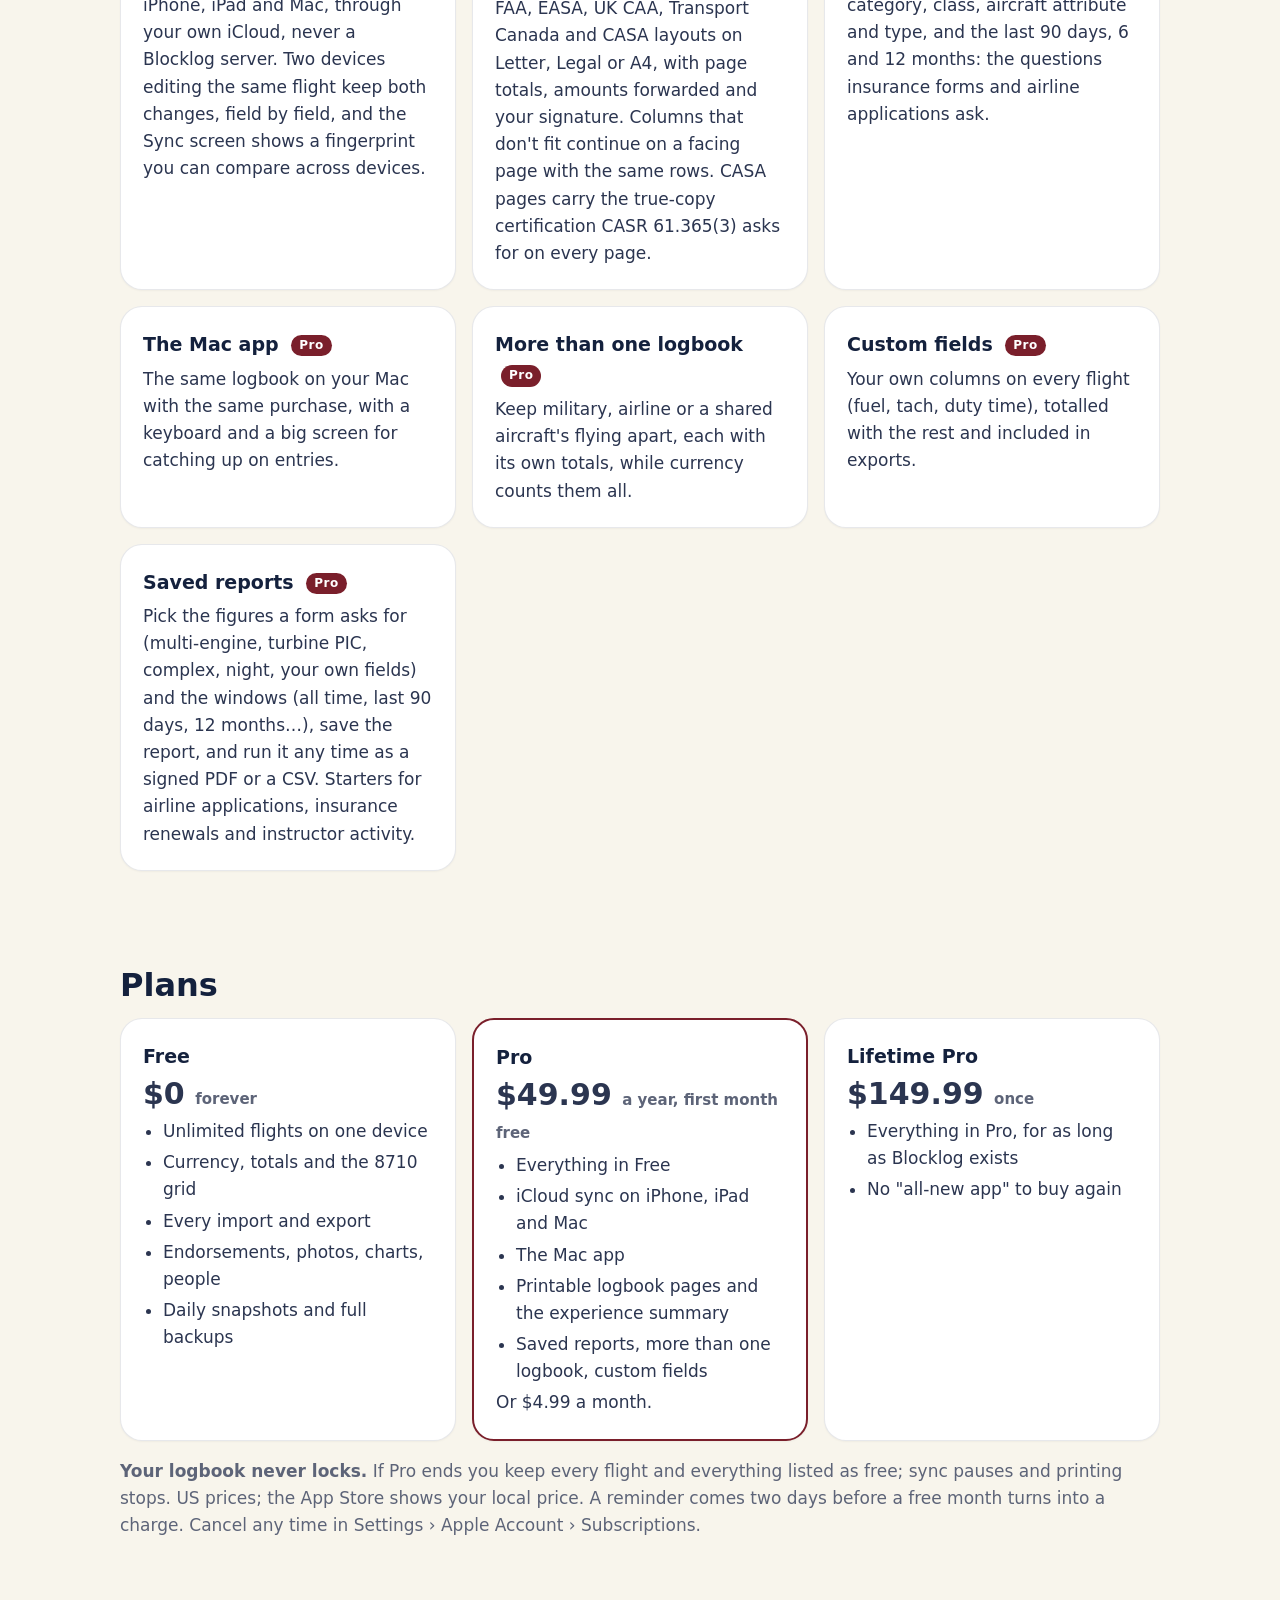
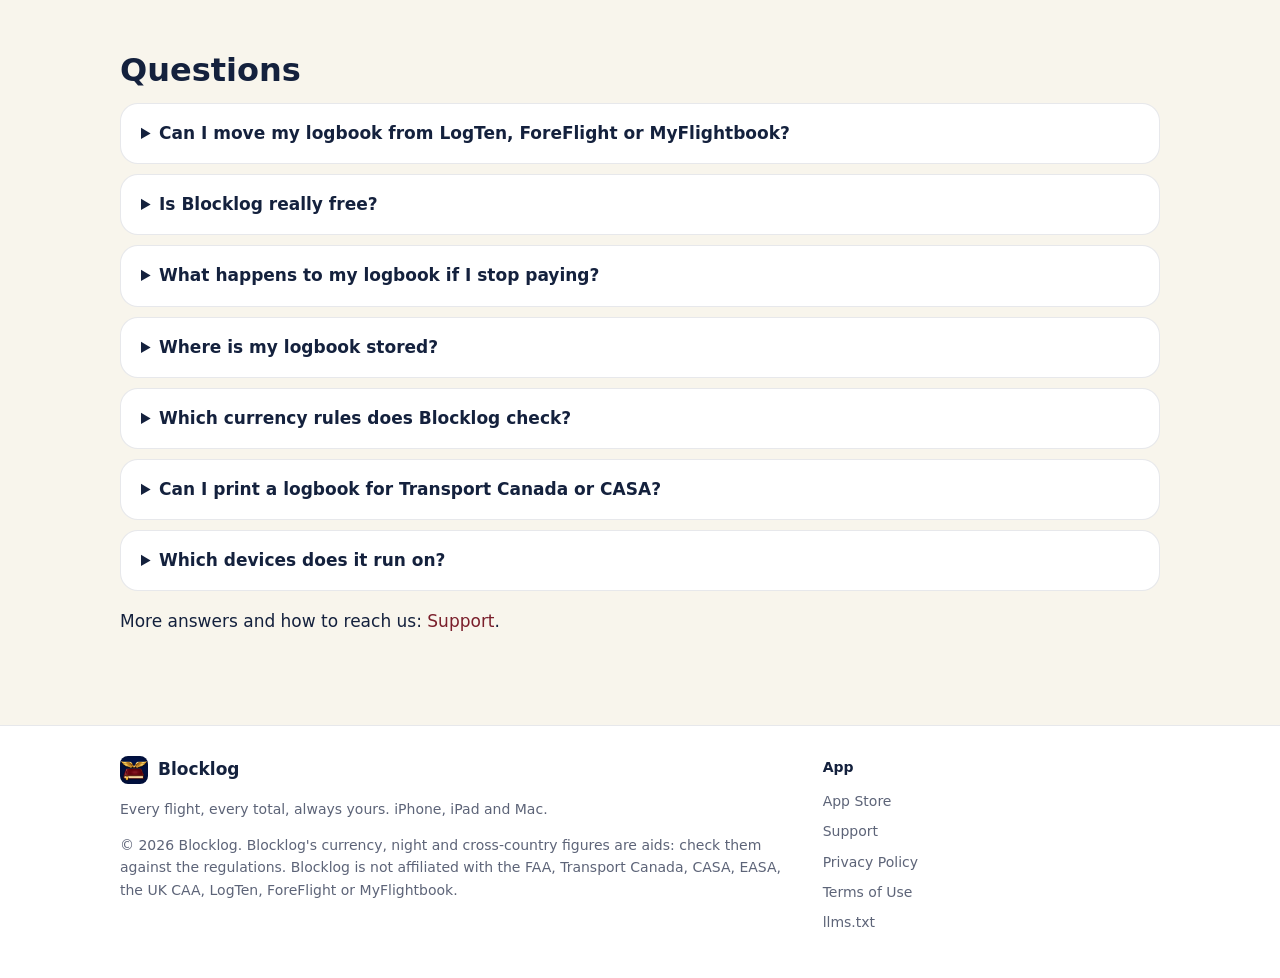
==== commit 7c83794f: "Saved reports" ====
--- a/index.html
+++ b/index.html
@@ -87,6 +87,7 @@
     <div class="card"><h3>The Mac app <span class="pro">Pro</span></h3><p>The same logbook on your Mac with the same purchase, with a keyboard and a big screen for catching up on entries.</p></div>
     <div class="card"><h3>More than one logbook <span class="pro">Pro</span></h3><p>Keep military, airline or a shared aircraft's flying apart, each with its own totals, while currency counts them all.</p></div>
     <div class="card"><h3>Custom fields <span class="pro">Pro</span></h3><p>Your own columns on every flight (fuel, tach, duty time), totalled with the rest and included in exports.</p></div>
+    <div class="card"><h3>Saved reports <span class="pro">Pro</span></h3><p>Pick the figures a form asks for (multi-engine, turbine PIC, complex, night, your own fields) and the windows (all time, last 90 days, 12 months…), save the report, and run it any time as a signed PDF or a CSV. Starters for airline applications, insurance renewals and instructor activity.</p></div>
   </div>
 </section>
 
@@ -94,7 +95,7 @@
   <h2>Plans</h2>
   <div class="grid">
     <div class="card"><h3>Free</h3><p class="price">$0 <small>forever</small></p><ul><li>Unlimited flights on one device</li><li>Currency, totals and the 8710 grid</li><li>Every import and export</li><li>Endorsements, photos, charts, people</li><li>Daily snapshots and full backups</li></ul></div>
-    <div class="card featured"><h3>Pro</h3><p class="price">$49.99 <small>a year, first month free</small></p><ul><li>Everything in Free</li><li>iCloud sync on iPhone, iPad and Mac</li><li>The Mac app</li><li>Printable logbook pages and the experience summary</li><li>More than one logbook, custom fields</li></ul><p class="muted">Or $4.99 a month.</p></div>
+    <div class="card featured"><h3>Pro</h3><p class="price">$49.99 <small>a year, first month free</small></p><ul><li>Everything in Free</li><li>iCloud sync on iPhone, iPad and Mac</li><li>The Mac app</li><li>Printable logbook pages and the experience summary</li><li>Saved reports, more than one logbook, custom fields</li></ul><p class="muted">Or $4.99 a month.</p></div>
     <div class="card"><h3>Lifetime Pro</h3><p class="price">$149.99 <small>once</small></p><ul><li>Everything in Pro, for as long as Blocklog exists</li><li>No "all-new app" to buy again</li></ul></div>
   </div>
   <p class="muted"><strong>Your logbook never locks.</strong> If Pro ends you keep every flight and everything listed as free; sync pauses and printing stops. US prices; the App Store shows your local price. A reminder comes two days before a free month turns into a charge. Cancel any time in Settings › Apple Account › Subscriptions.</p>
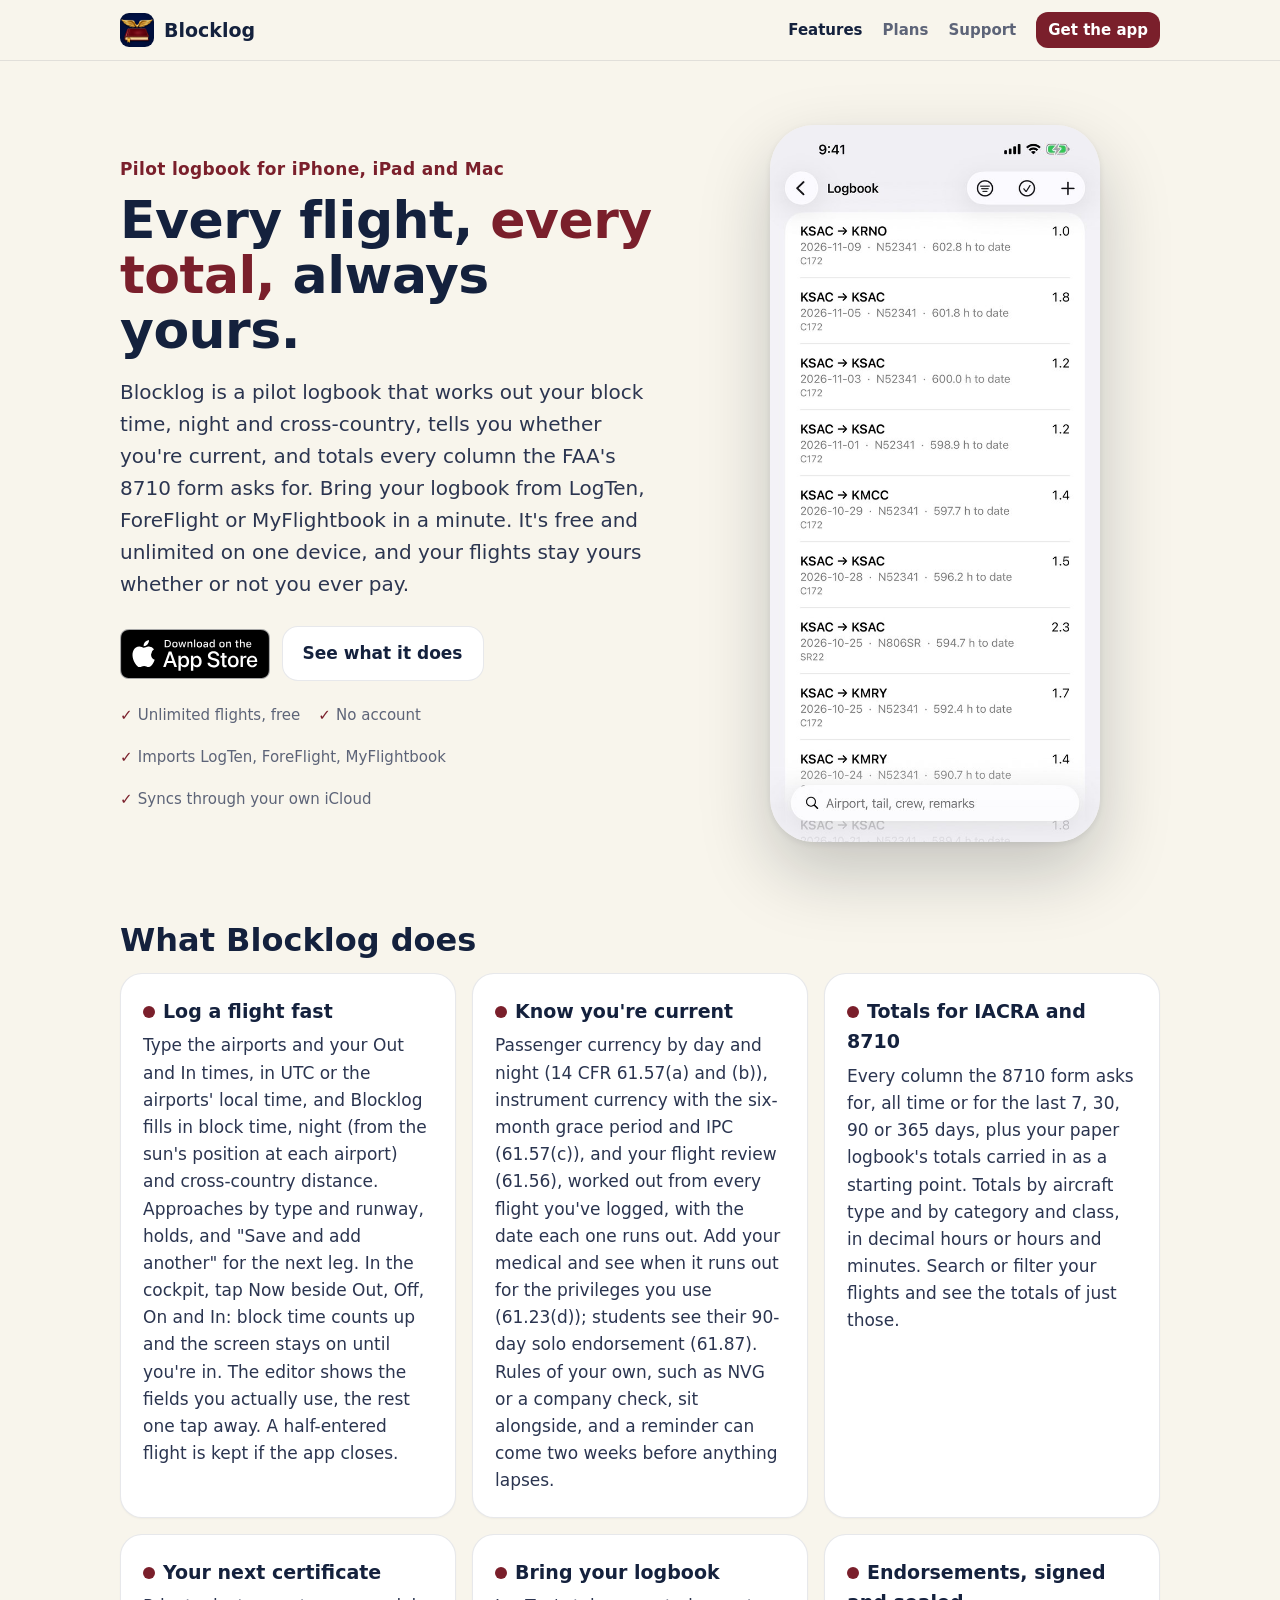
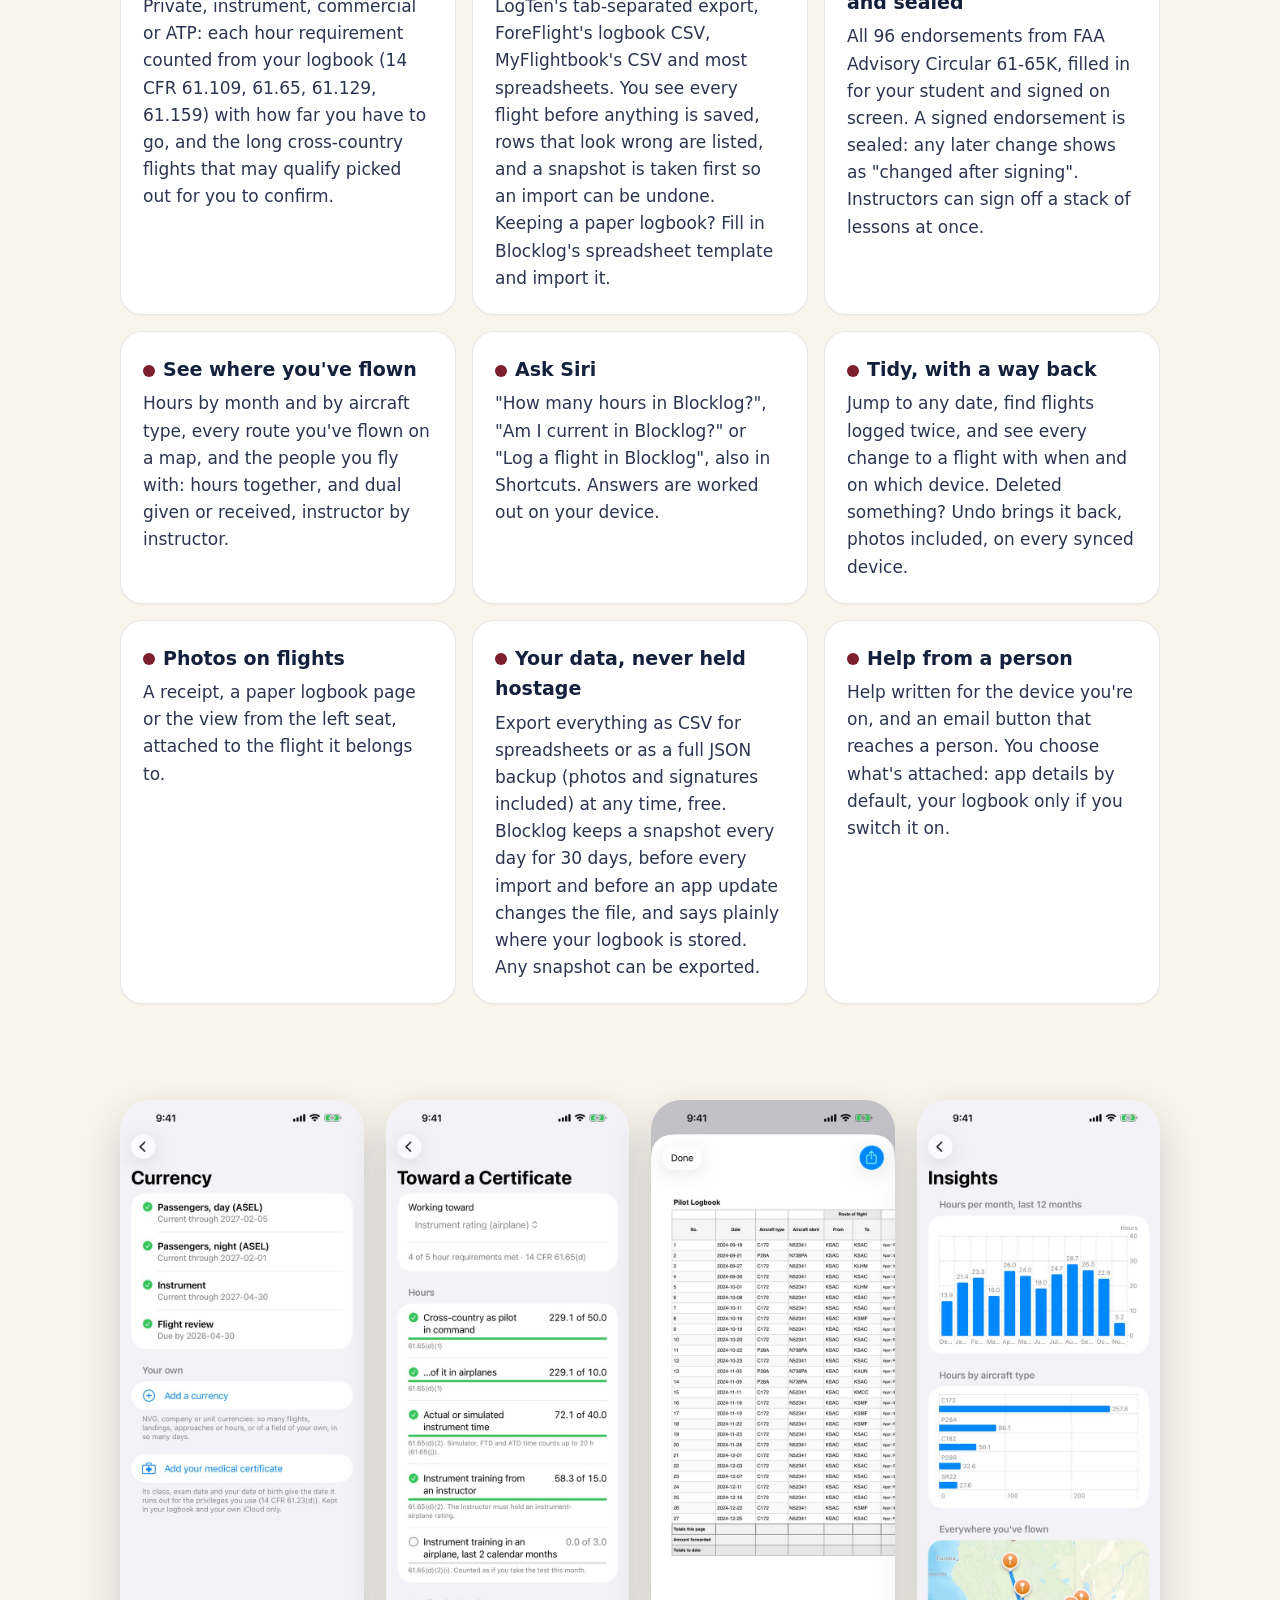
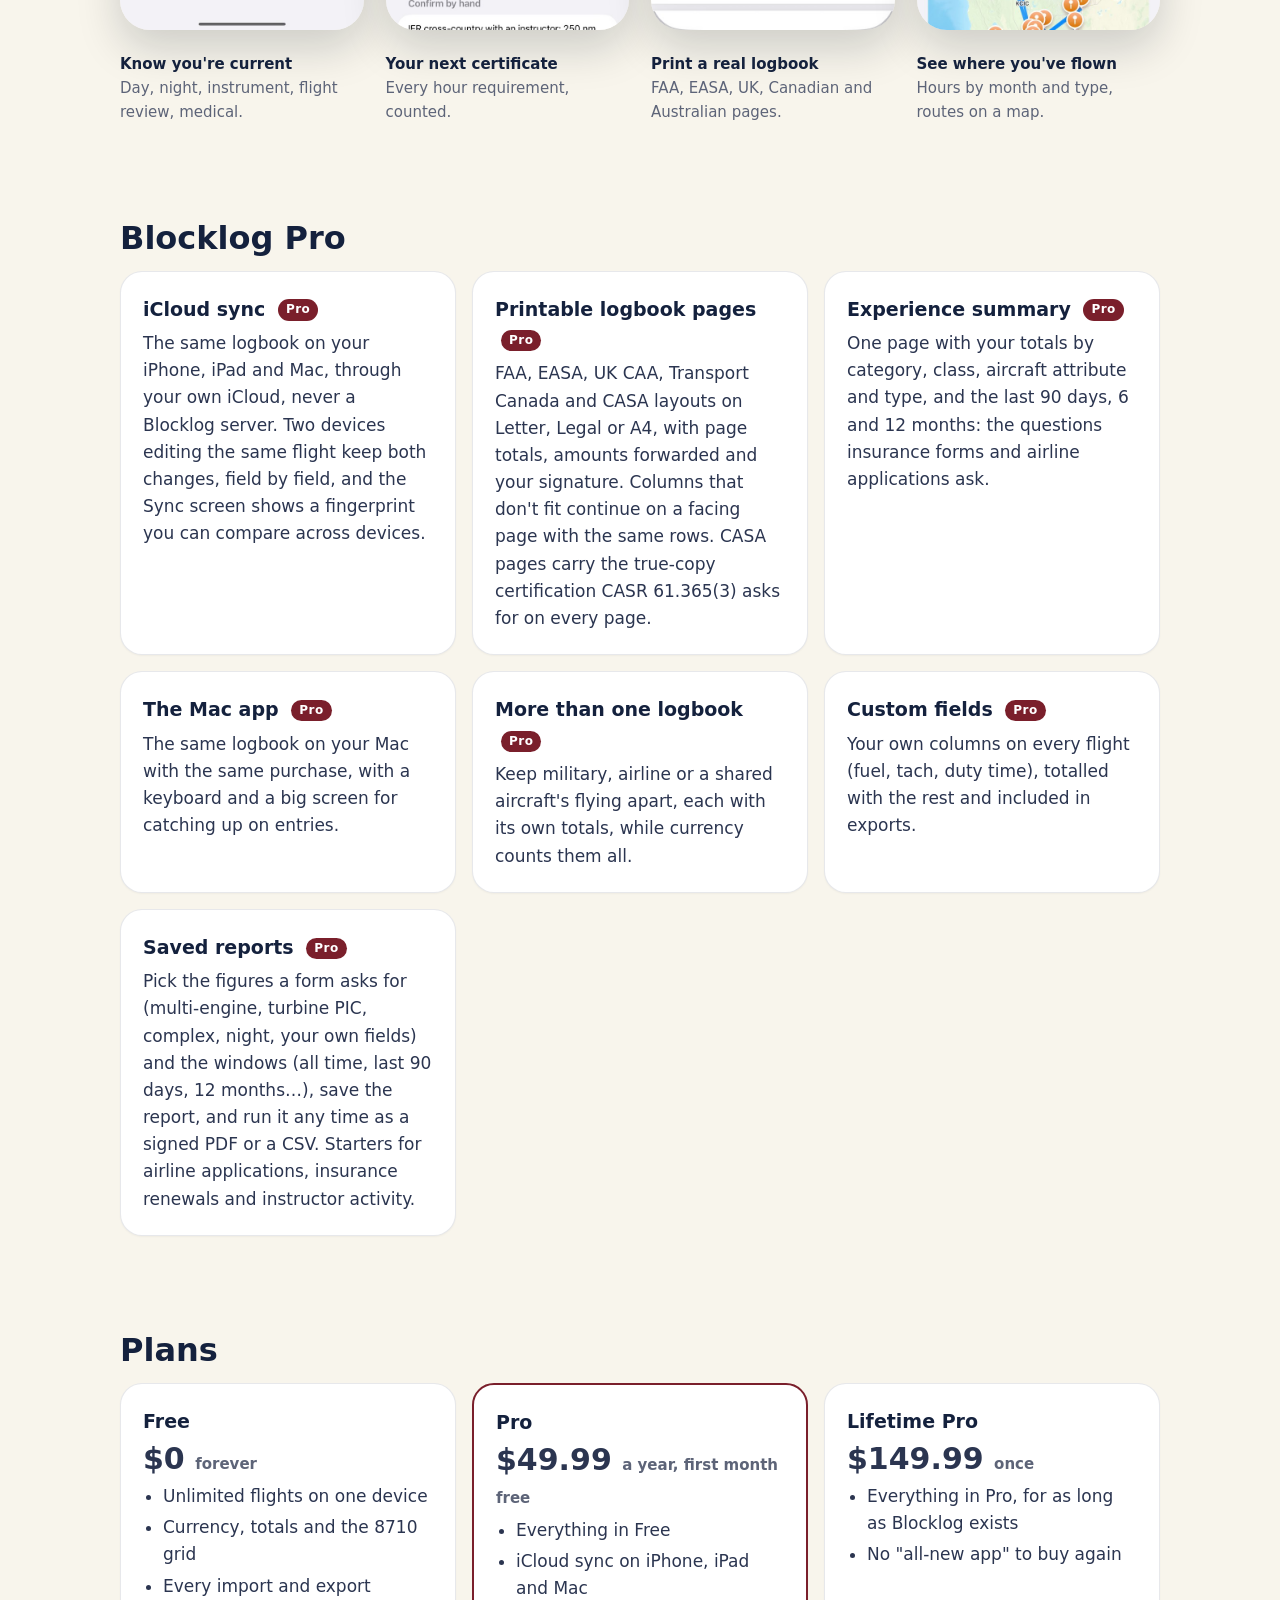
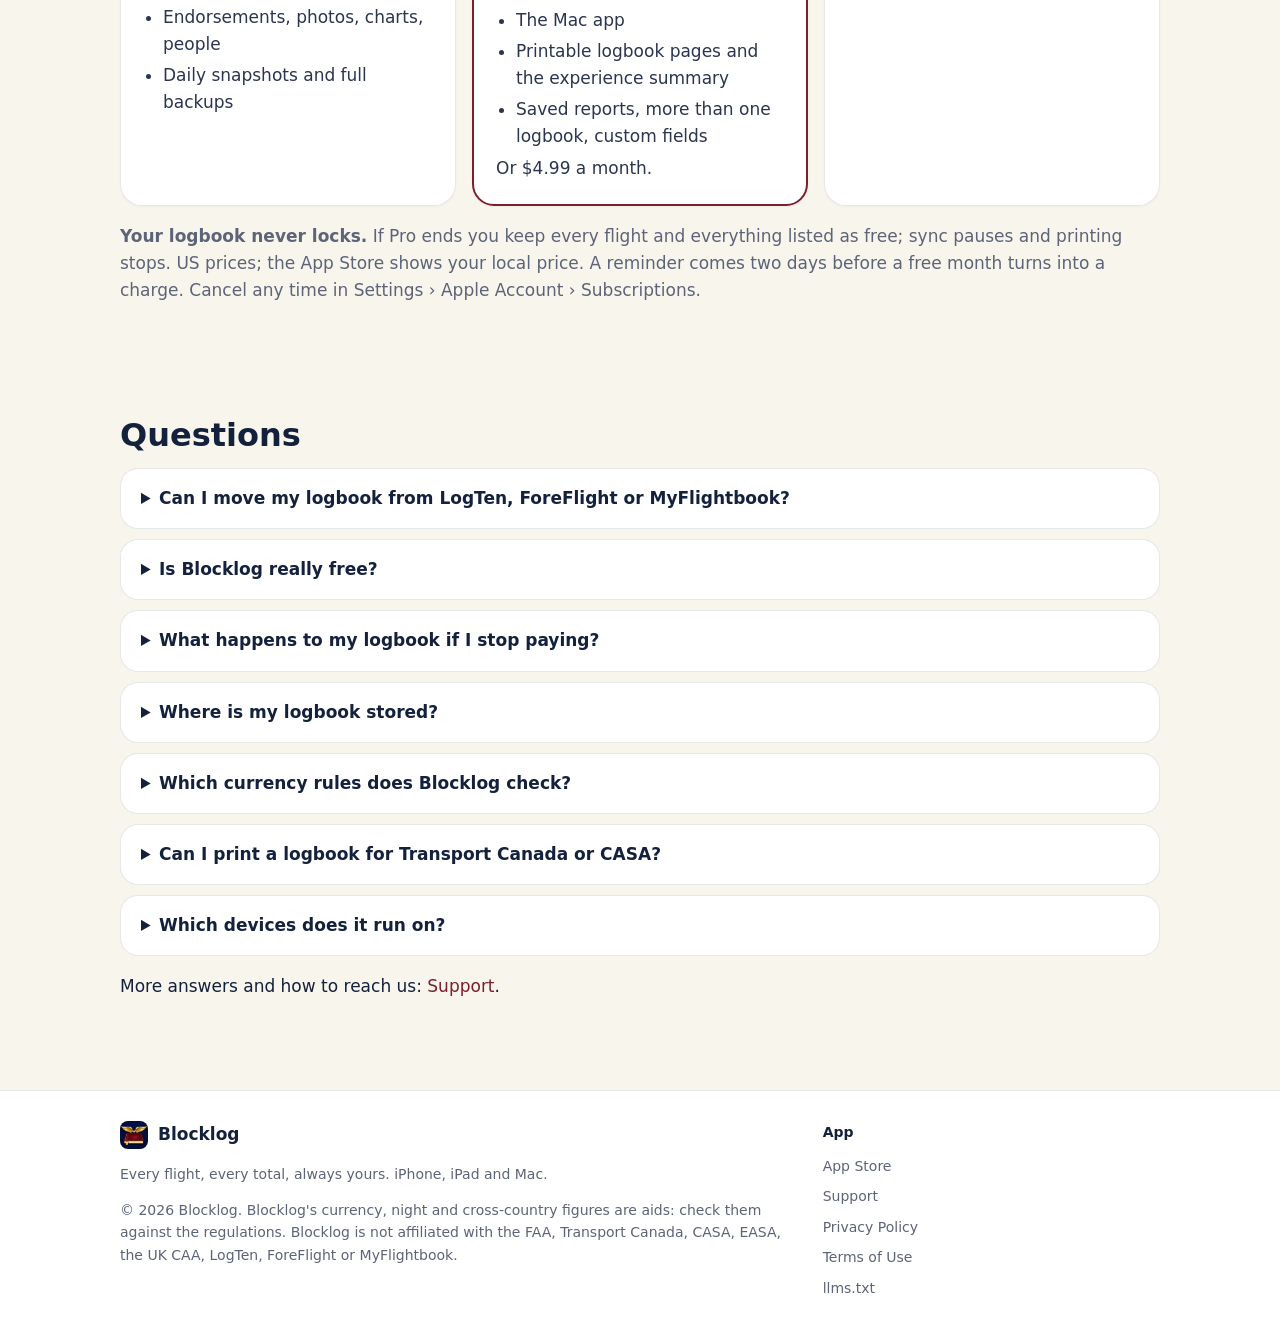
==== commit 1715bbaa: "Site: medical, solo endorsement, own currencies and reminders; certificate progress; Siri; flight ti" ====
--- a/index.html
+++ b/index.html
@@ -24,8 +24,8 @@
 <link rel="stylesheet" href="style.css">
 <link rel="alternate" type="text/plain" title="llms.txt" href="llms.txt">
 <script type="application/ld+json">{"@context": "https://schema.org", "@type": "WebSite", "name": "Blocklog", "url": "https://coderalert0.github.io/blocklog-site/", "description": "A pilot logbook that works out block time, night and cross-country, checks FAA currency and totals every 8710 column. Imports LogTen, ForeFlight and MyFlightbook. Free and unlimited on one device.", "publisher": {"@type": "Organization", "name": "Blocklog", "url": "https://coderalert0.github.io/blocklog-site/", "logo": "https://coderalert0.github.io/blocklog-site/img/icon-512.png"}, "inLanguage": "en-US"}</script>
-<script type="application/ld+json">{"@context": "https://schema.org", "@type": "MobileApplication", "name": "Pilot Logbook: Blocklog", "alternateName": "Blocklog", "url": "https://coderalert0.github.io/blocklog-site/", "installUrl": "https://apps.apple.com/us/app/id6833304516", "downloadUrl": "https://apps.apple.com/us/app/id6833304516", "operatingSystem": "iOS 17.0 or later, macOS 14.0 or later", "applicationCategory": "UtilitiesApplication", "description": "Blocklog is a pilot logbook app for iPhone, iPad and Mac. It fills in block time, night and cross-country from the airports and times entered, checks FAA currency, totals every column of the FAA 8710 form, signs AC 61-65K endorsements, and imports logbooks from LogTen, ForeFlight and MyFlightbook. It's free and unlimited on one device; Blocklog Pro adds iCloud sync, the Mac app and printed logbook pages.", "image": "https://coderalert0.github.io/blocklog-site/img/icon-512.png", "screenshot": ["https://coderalert0.github.io/blocklog-site/img/logbook.jpg", "https://coderalert0.github.io/blocklog-site/img/currency.jpg", "https://coderalert0.github.io/blocklog-site/img/print.jpg", "https://coderalert0.github.io/blocklog-site/img/insights.jpg"], "featureList": ["Block time, night and cross-country filled in from airports and times", "FAA currency (61.57, 61.56)", "Totals for the FAA 8710 form", "LogTen, ForeFlight and MyFlightbook import", "CSV and JSON export", "AC 61-65K endorsements with signatures", "Photos on flights", "Charts and a route map", "Per-instructor totals", "iCloud sync (Pro)", "Mac app (Pro)", "Printable FAA, EASA, UK CAA, Transport Canada and CASA logbook pages (Pro)", "Experience summary (Pro)", "Multiple logbooks (Pro)", "Custom fields (Pro)"], "inLanguage": "en", "publisher": {"@type": "Organization", "name": "Blocklog", "url": "https://coderalert0.github.io/blocklog-site/", "logo": "https://coderalert0.github.io/blocklog-site/img/icon-512.png"}, "offers": [{"@type": "Offer", "name": "Blocklog (free)", "price": "0", "priceCurrency": "USD"}, {"@type": "Offer", "name": "Blocklog Pro, yearly", "price": "49.99", "priceCurrency": "USD"}, {"@type": "Offer", "name": "Blocklog Pro, monthly", "price": "4.99", "priceCurrency": "USD"}, {"@type": "Offer", "name": "Lifetime Pro", "price": "149.99", "priceCurrency": "USD"}]}</script>
-<script type="application/ld+json">{"@context": "https://schema.org", "@type": "FAQPage", "mainEntity": [{"@type": "Question", "name": "Can I move my logbook from LogTen, ForeFlight or MyFlightbook?", "acceptedAnswer": {"@type": "Answer", "text": "Yes, free. Export from LogTen (Export Flights, tab-separated), ForeFlight (logbook CSV) or MyFlightbook (CSV), then open the file in Blocklog from Import & Export. You see every flight before it's saved, and an import can be undone from Backups."}}, {"@type": "Question", "name": "Is Blocklog really free?", "acceptedAnswer": {"@type": "Answer", "text": "Yes: unlimited flights on one device, currency, totals, every import and export, endorsements and backups, with no ads and no time limit. Blocklog Pro ($49.99 a year, $4.99 a month or $149.99 once in the US) adds iCloud sync, the Mac app, printed logbook pages, more than one logbook and custom fields."}}, {"@type": "Question", "name": "What happens to my logbook if I stop paying?", "acceptedAnswer": {"@type": "Answer", "text": "Nothing is taken away. Every flight stays on your device, you can keep adding flights, and you can export everything. Only sync, the Mac editing and printing stop."}}, {"@type": "Question", "name": "Where is my logbook stored?", "acceptedAnswer": {"@type": "Answer", "text": "On your device and, if you turn on sync, in your own private iCloud database. There is no Blocklog server and no account; we never see your flights."}}, {"@type": "Question", "name": "Which currency rules does Blocklog check?", "acceptedAnswer": {"@type": "Answer", "text": "The FAA's: passenger currency by day and night under 14 CFR 61.57(a) and (b), instrument currency under 61.57(c) including the six-month grace period and an IPC, and the flight review under 61.56. Check the rules yourself before you fly; the app is an aid, not a legal determination."}}, {"@type": "Question", "name": "Can I print a logbook for Transport Canada or CASA?", "acceptedAnswer": {"@type": "Answer", "text": "Yes, with Pro. Neither regulator prescribes a page layout, only what each entry must hold (CARs 401.08 and CASR 61.345), so Blocklog's pages follow the column layout of each country's common paper logbook. CASA pages carry your date of birth and a true-copy certification on every page for your signature."}}, {"@type": "Question", "name": "Which devices does it run on?", "acceptedAnswer": {"@type": "Answer", "text": "iPhone and iPad with iOS 17 or later, and Mac with macOS 14 or later (with Pro). One purchase covers every device on your Apple Account."}}]}</script>
+<script type="application/ld+json">{"@context": "https://schema.org", "@type": "MobileApplication", "name": "Pilot Logbook: Blocklog", "alternateName": "Blocklog", "url": "https://coderalert0.github.io/blocklog-site/", "installUrl": "https://apps.apple.com/us/app/id6833304516", "downloadUrl": "https://apps.apple.com/us/app/id6833304516", "operatingSystem": "iOS 17.0 or later, macOS 14.0 or later", "applicationCategory": "UtilitiesApplication", "description": "Blocklog is a pilot logbook app for iPhone, iPad and Mac. It fills in block time, night and cross-country from the airports and times entered, checks FAA currency, totals every column of the FAA 8710 form, signs AC 61-65K endorsements, and imports logbooks from LogTen, ForeFlight and MyFlightbook. It's free and unlimited on one device; Blocklog Pro adds iCloud sync, the Mac app and printed logbook pages.", "image": "https://coderalert0.github.io/blocklog-site/img/icon-512.png", "screenshot": ["https://coderalert0.github.io/blocklog-site/img/logbook.jpg", "https://coderalert0.github.io/blocklog-site/img/currency.jpg", "https://coderalert0.github.io/blocklog-site/img/print.jpg", "https://coderalert0.github.io/blocklog-site/img/insights.jpg"], "featureList": ["Block time, night and cross-country filled in from airports and times", "FAA currency (61.57, 61.56)", "Medical certificate expiry (61.23(d)) and student solo endorsement (61.87)", "Custom currencies (NVG, company)", "Currency reminders", "Progress toward private, instrument, commercial and ATP certificates", "Siri and Shortcuts", "Flight timer (Out, Off, On, In)", "Totals by aircraft type and by category and class", "Duplicate finder, flight history and undo", "Totals for the FAA 8710 form", "LogTen, ForeFlight and MyFlightbook import", "CSV and JSON export", "AC 61-65K endorsements with signatures", "Photos on flights", "Charts and a route map", "Per-instructor totals", "iCloud sync (Pro)", "Mac app (Pro)", "Printable FAA, EASA, UK CAA, Transport Canada and CASA logbook pages (Pro)", "Experience summary (Pro)", "Multiple logbooks (Pro)", "Custom fields (Pro)"], "inLanguage": "en", "publisher": {"@type": "Organization", "name": "Blocklog", "url": "https://coderalert0.github.io/blocklog-site/", "logo": "https://coderalert0.github.io/blocklog-site/img/icon-512.png"}, "offers": [{"@type": "Offer", "name": "Blocklog (free)", "price": "0", "priceCurrency": "USD"}, {"@type": "Offer", "name": "Blocklog Pro, yearly", "price": "49.99", "priceCurrency": "USD"}, {"@type": "Offer", "name": "Blocklog Pro, monthly", "price": "4.99", "priceCurrency": "USD"}, {"@type": "Offer", "name": "Lifetime Pro", "price": "149.99", "priceCurrency": "USD"}]}</script>
+<script type="application/ld+json">{"@context": "https://schema.org", "@type": "FAQPage", "mainEntity": [{"@type": "Question", "name": "Can I move my logbook from LogTen, ForeFlight or MyFlightbook?", "acceptedAnswer": {"@type": "Answer", "text": "Yes, free. Export from LogTen (Export Flights, tab-separated), ForeFlight (logbook CSV) or MyFlightbook (CSV), then open the file in Blocklog from Import & Export. You see every flight before it's saved, and an import can be undone from Backups."}}, {"@type": "Question", "name": "Is Blocklog really free?", "acceptedAnswer": {"@type": "Answer", "text": "Yes: unlimited flights on one device, currency, totals, every import and export, endorsements and backups, with no ads and no time limit. Blocklog Pro ($49.99 a year, $4.99 a month or $149.99 once in the US) adds iCloud sync, the Mac app, printed logbook pages, more than one logbook and custom fields."}}, {"@type": "Question", "name": "What happens to my logbook if I stop paying?", "acceptedAnswer": {"@type": "Answer", "text": "Nothing is taken away. Every flight stays on your device, you can keep adding flights, and you can export everything. Only sync, the Mac editing and printing stop."}}, {"@type": "Question", "name": "Where is my logbook stored?", "acceptedAnswer": {"@type": "Answer", "text": "On your device and, if you turn on sync, in your own private iCloud database. There is no Blocklog server and no account; we never see your flights."}}, {"@type": "Question", "name": "Which currency rules does Blocklog check?", "acceptedAnswer": {"@type": "Answer", "text": "The FAA's: passenger currency by day and night under 14 CFR 61.57(a) and (b), instrument currency under 61.57(c) including the six-month grace period and an IPC, and the flight review under 61.56. Add your medical certificate and it shows the date it runs out for the privileges you use (61.23(d)); a student's solo endorsement shows its 90 days (61.87(n) and (p)). You can add rules of your own, such as NVG or a company currency: so many flights, landings, approaches or hours in so many days. Check the rules yourself before you fly; the app is an aid, not a legal determination."}}, {"@type": "Question", "name": "Can I print a logbook for Transport Canada or CASA?", "acceptedAnswer": {"@type": "Answer", "text": "Yes, with Pro. Neither regulator prescribes a page layout, only what each entry must hold (CARs 401.08 and CASR 61.345), so Blocklog's pages follow the column layout of each country's common paper logbook. CASA pages carry your date of birth and a true-copy certification on every page for your signature."}}, {"@type": "Question", "name": "Which devices does it run on?", "acceptedAnswer": {"@type": "Answer", "text": "iPhone and iPad with iOS 17 or later, and Mac with macOS 14 or later (with Pro). One purchase covers every device on your Apple Account."}}]}</script>
 </head>
 <body>
 <a class="skip" href="#main">Skip to content</a>
@@ -58,21 +58,25 @@
 <section class="wrap" id="how">
   <h2>What Blocklog does</h2>
   <div class="grid">
-    <div class="card"><h3><span class="dot" style="background:var(--mint)"></span>Log a flight fast</h3><p>Type the airports and your Out and In times, in UTC or the airports' local time, and Blocklog fills in block time, night (from the sun's position at each airport) and cross-country distance. Approaches by type and runway, holds, and "Save and add another" for the next leg. A half-entered flight is kept if the app closes.</p></div>
-    <div class="card"><h3><span class="dot" style="background:var(--mint)"></span>Know you're current</h3><p>Passenger currency by day and night (14 CFR 61.57(a) and (b)), instrument currency with the six-month grace period and IPC (61.57(c)), and your flight review (61.56), worked out from every flight you've logged, with the date each one runs out.</p></div>
-    <div class="card"><h3><span class="dot" style="background:var(--mint)"></span>Totals for IACRA and 8710</h3><p>Every column the 8710 form asks for, all time or for the last 7, 30, 90 or 365 days, plus your paper logbook's totals carried in as a starting point. Search or filter your flights and see the totals of just those.</p></div>
-    <div class="card"><h3><span class="dot" style="background:var(--mint)"></span>Bring your logbook</h3><p>LogTen's tab-separated export, ForeFlight's logbook CSV, MyFlightbook's CSV and most spreadsheets. You see every flight before anything is saved, rows that look wrong are listed, and a snapshot is taken first so an import can be undone.</p></div>
+    <div class="card"><h3><span class="dot" style="background:var(--mint)"></span>Log a flight fast</h3><p>Type the airports and your Out and In times, in UTC or the airports' local time, and Blocklog fills in block time, night (from the sun's position at each airport) and cross-country distance. Approaches by type and runway, holds, and "Save and add another" for the next leg. In the cockpit, tap Now beside Out, Off, On and In: block time counts up and the screen stays on until you're in. The editor shows the fields you actually use, the rest one tap away. A half-entered flight is kept if the app closes.</p></div>
+    <div class="card"><h3><span class="dot" style="background:var(--mint)"></span>Know you're current</h3><p>Passenger currency by day and night (14 CFR 61.57(a) and (b)), instrument currency with the six-month grace period and IPC (61.57(c)), and your flight review (61.56), worked out from every flight you've logged, with the date each one runs out. Add your medical and see when it runs out for the privileges you use (61.23(d)); students see their 90-day solo endorsement (61.87). Rules of your own, such as NVG or a company check, sit alongside, and a reminder can come two weeks before anything lapses.</p></div>
+    <div class="card"><h3><span class="dot" style="background:var(--mint)"></span>Totals for IACRA and 8710</h3><p>Every column the 8710 form asks for, all time or for the last 7, 30, 90 or 365 days, plus your paper logbook's totals carried in as a starting point. Totals by aircraft type and by category and class, in decimal hours or hours and minutes. Search or filter your flights and see the totals of just those.</p></div>
+    <div class="card"><h3><span class="dot" style="background:var(--mint)"></span>Your next certificate</h3><p>Private, instrument, commercial or ATP: each hour requirement counted from your logbook (14 CFR 61.109, 61.65, 61.129, 61.159) with how far you have to go, and the long cross-country flights that may qualify picked out for you to confirm.</p></div>
+    <div class="card"><h3><span class="dot" style="background:var(--mint)"></span>Bring your logbook</h3><p>LogTen's tab-separated export, ForeFlight's logbook CSV, MyFlightbook's CSV and most spreadsheets. You see every flight before anything is saved, rows that look wrong are listed, and a snapshot is taken first so an import can be undone. Keeping a paper logbook? Fill in Blocklog's spreadsheet template and import it.</p></div>
     <div class="card"><h3><span class="dot" style="background:var(--mint)"></span>Endorsements, signed and sealed</h3><p>All 96 endorsements from FAA Advisory Circular 61-65K, filled in for your student and signed on screen. A signed endorsement is sealed: any later change shows as "changed after signing". Instructors can sign off a stack of lessons at once.</p></div>
     <div class="card"><h3><span class="dot" style="background:var(--mint)"></span>See where you've flown</h3><p>Hours by month and by aircraft type, every route you've flown on a map, and the people you fly with: hours together, and dual given or received, instructor by instructor.</p></div>
+    <div class="card"><h3><span class="dot" style="background:var(--mint)"></span>Ask Siri</h3><p>"How many hours in Blocklog?", "Am I current in Blocklog?" or "Log a flight in Blocklog", also in Shortcuts. Answers are worked out on your device.</p></div>
+    <div class="card"><h3><span class="dot" style="background:var(--mint)"></span>Tidy, with a way back</h3><p>Jump to any date, find flights logged twice, and see every change to a flight with when and on which device. Deleted something? Undo brings it back, photos included, on every synced device.</p></div>
     <div class="card"><h3><span class="dot" style="background:var(--mint)"></span>Photos on flights</h3><p>A receipt, a paper logbook page or the view from the left seat, attached to the flight it belongs to.</p></div>
-    <div class="card"><h3><span class="dot" style="background:var(--mint)"></span>Your data, never held hostage</h3><p>Export everything as CSV for spreadsheets or as a full JSON backup (photos and signatures included) at any time, free. Blocklog keeps a snapshot every day for 30 days and before every import, and says plainly where your logbook is stored.</p></div>
+    <div class="card"><h3><span class="dot" style="background:var(--mint)"></span>Your data, never held hostage</h3><p>Export everything as CSV for spreadsheets or as a full JSON backup (photos and signatures included) at any time, free. Blocklog keeps a snapshot every day for 30 days, before every import and before an app update changes the file, and says plainly where your logbook is stored. Any snapshot can be exported.</p></div>
     <div class="card"><h3><span class="dot" style="background:var(--mint)"></span>Help from a person</h3><p>Help written for the device you're on, and an email button that reaches a person. You choose what's attached: app details by default, your logbook only if you switch it on.</p></div>
   </div>
 </section>
 
 <section class="wrap">
   <div class="shots">
-    <figure><img src="img/currency.jpg" alt="The Currency screen: passengers day and night, instrument and flight review, each current through a date" loading="lazy" width="600" height="1303"><figcaption><strong>Know you're current</strong>Day, night, instrument and flight review.</figcaption></figure>
+    <figure><img src="img/currency.jpg" alt="The Currency screen: passengers day and night, instrument and flight review, each current through a date" loading="lazy" width="600" height="1303"><figcaption><strong>Know you're current</strong>Day, night, instrument, flight review, medical.</figcaption></figure>
+    <figure><img src="img/certificate.jpg" alt="Progress toward a certificate: each hour requirement with what's logged and what's left" loading="lazy" width="600" height="1303"><figcaption><strong>Your next certificate</strong>Every hour requirement, counted.</figcaption></figure>
     <figure><img src="img/print.jpg" alt="A printed FAA logbook page with dates, aircraft, routes and approaches" loading="lazy" width="600" height="1303"><figcaption><strong>Print a real logbook</strong>FAA, EASA, UK, Canadian and Australian pages.</figcaption></figure>
     <figure><img src="img/insights.jpg" alt="Insights: hours per month, hours by aircraft type and a map of every route flown" loading="lazy" width="600" height="1303"><figcaption><strong>See where you've flown</strong>Hours by month and type, routes on a map.</figcaption></figure>
   </div>
@@ -107,7 +111,7 @@
   <details><summary>Is Blocklog really free?</summary><p>Yes: unlimited flights on one device, currency, totals, every import and export, endorsements and backups, with no ads and no time limit. Blocklog Pro ($49.99 a year, $4.99 a month or $149.99 once in the US) adds iCloud sync, the Mac app, printed logbook pages, more than one logbook and custom fields.</p></details>
   <details><summary>What happens to my logbook if I stop paying?</summary><p>Nothing is taken away. Every flight stays on your device, you can keep adding flights, and you can export everything. Only sync, the Mac editing and printing stop.</p></details>
   <details><summary>Where is my logbook stored?</summary><p>On your device and, if you turn on sync, in your own private iCloud database. There is no Blocklog server and no account; we never see your flights.</p></details>
-  <details><summary>Which currency rules does Blocklog check?</summary><p>The FAA's: passenger currency by day and night under 14 CFR 61.57(a) and (b), instrument currency under 61.57(c) including the six-month grace period and an IPC, and the flight review under 61.56. Check the rules yourself before you fly; the app is an aid, not a legal determination.</p></details>
+  <details><summary>Which currency rules does Blocklog check?</summary><p>The FAA's: passenger currency by day and night under 14 CFR 61.57(a) and (b), instrument currency under 61.57(c) including the six-month grace period and an IPC, and the flight review under 61.56. Add your medical certificate and it shows the date it runs out for the privileges you use (61.23(d)); a student's solo endorsement shows its 90 days (61.87(n) and (p)). You can add rules of your own, such as NVG or a company currency: so many flights, landings, approaches or hours in so many days. Check the rules yourself before you fly; the app is an aid, not a legal determination.</p></details>
   <details><summary>Can I print a logbook for Transport Canada or CASA?</summary><p>Yes, with Pro. Neither regulator prescribes a page layout, only what each entry must hold (CARs 401.08 and CASR 61.345), so Blocklog's pages follow the column layout of each country's common paper logbook. CASA pages carry your date of birth and a true-copy certification on every page for your signature.</p></details>
   <details><summary>Which devices does it run on?</summary><p>iPhone and iPad with iOS 17 or later, and Mac with macOS 14 or later (with Pro). One purchase covers every device on your Apple Account.</p></details>
   <p>More answers and how to reach us: <a href="support.html">Support</a>.</p>
--- a/style.css
+++ b/style.css
@@ -34,7 +34,7 @@
 .card { background:var(--surface); border:1px solid var(--line); border-radius:var(--radius); padding:22px; box-shadow:0 1px 2px rgba(12,22,33,.04); }
 .card p { color:var(--body); margin:0; }
 .dot { display:inline-block; width:12px; height:12px; border-radius:50%; margin-right:8px; vertical-align:middle; }
-.shots { display:grid; grid-template-columns:repeat(3, 1fr); gap:22px; }
+.shots { display:grid; grid-template-columns:repeat(4, 1fr); gap:22px; }
 .shots figure { margin:0; } .shots img { width:100%; border-radius:30px; box-shadow:0 18px 44px rgba(12,22,33,.18); }
 .shots figcaption { color:var(--muted); font-size:15px; margin-top:14px; } .shots figcaption strong { color:var(--text); display:block; }
 .honest { background:#fff8e8; border:1px solid rgba(255,187,41,.45); }
